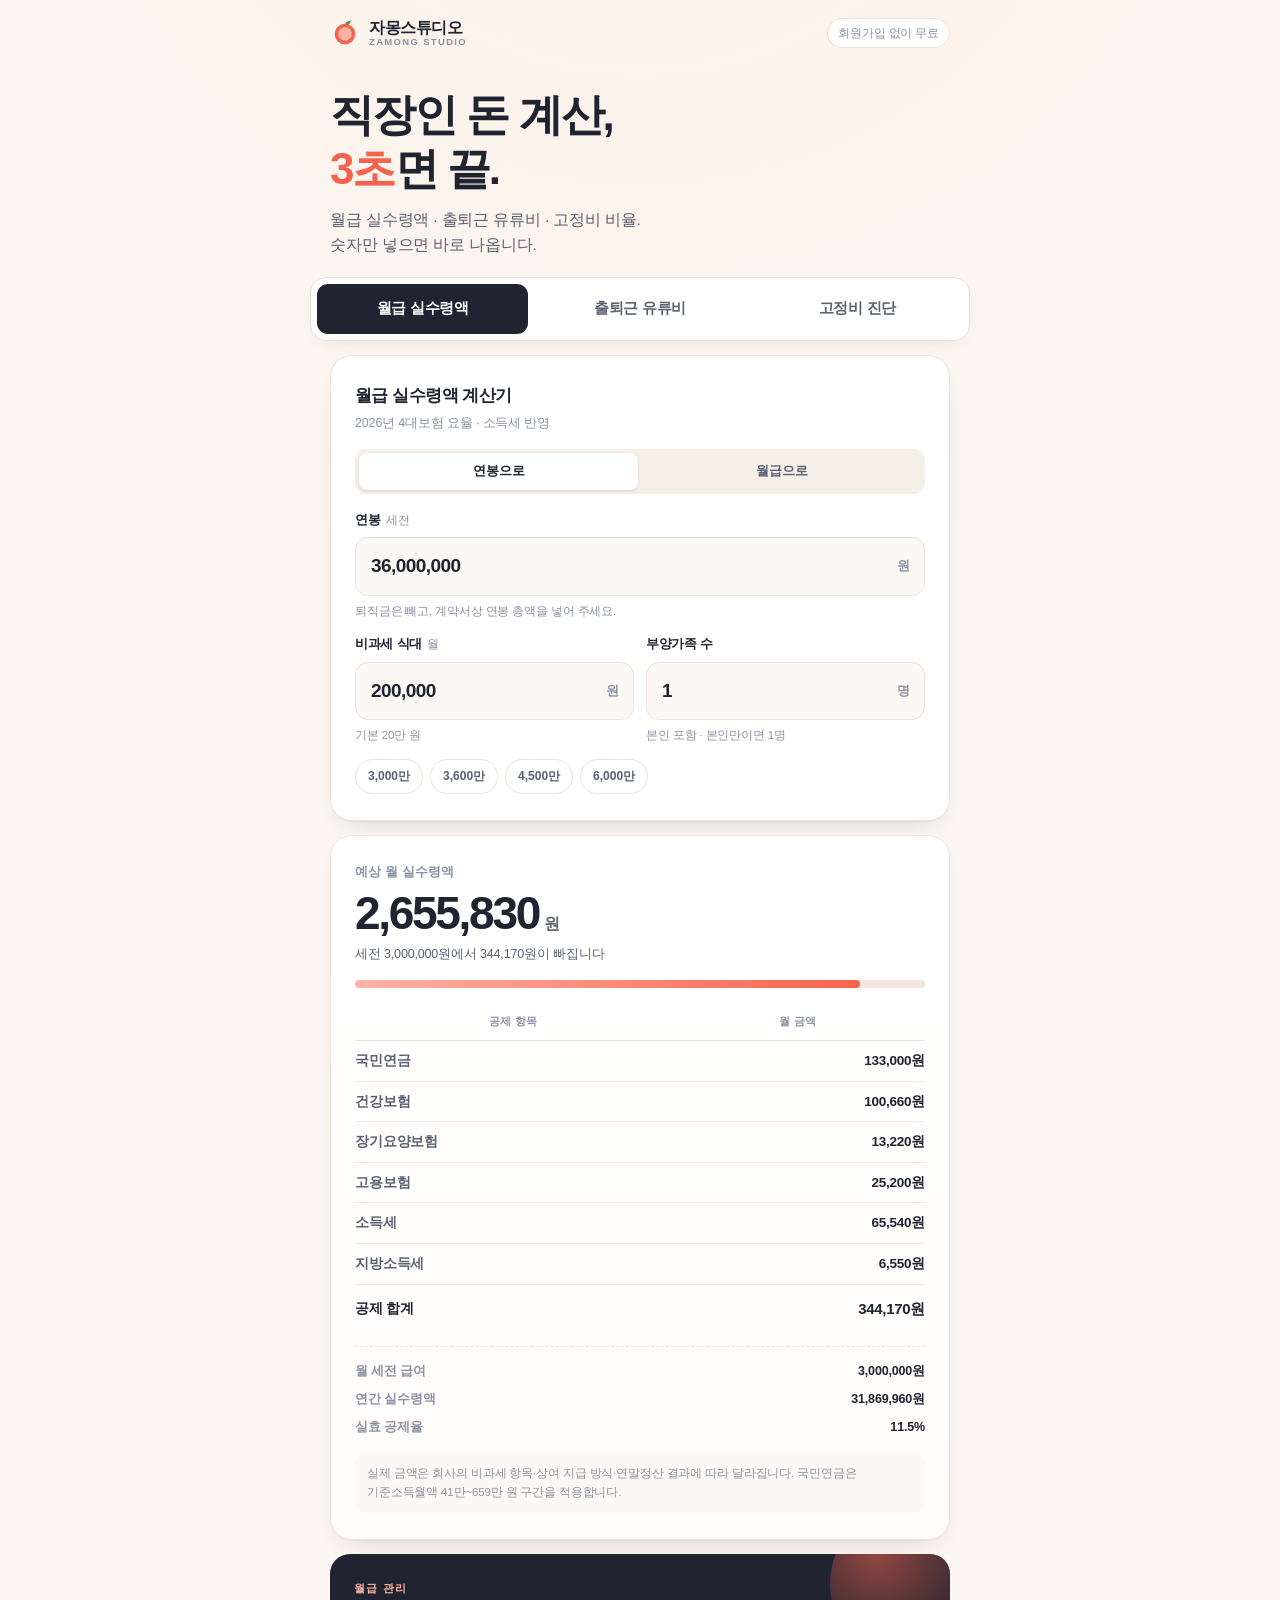
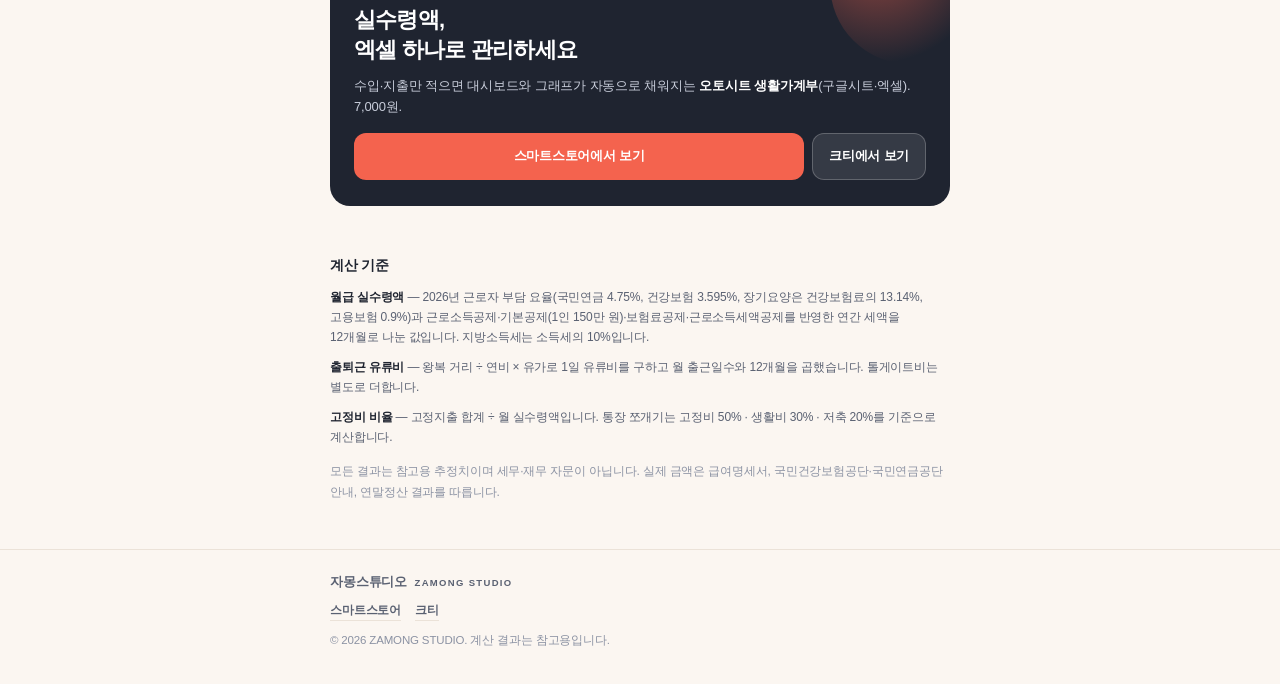
==== index.html @ d5d8040c "구조화 데이터(JSON-LD) 문법 수정" ====
<!doctype html>
<html lang="ko">
<head>
<meta charset="utf-8">
<meta name="viewport" content="width=device-width, initial-scale=1, viewport-fit=cover">
<title>직장인 계산기 3종 — 월급 실수령액·출퇴근 유류비·고정비 비율 | 자몽스튜디오</title>
<meta name="description" content="연봉이나 월급만 넣으면 2026년 4대보험과 소득세를 반영한 월 실수령액을, 왕복 거리와 유가만 넣으면 출퇴근 유류비를, 고정지출만 넣으면 고정비 비율과 통장 쪼개기 금액을 바로 계산합니다. 회원가입 없이 무료.">
<meta name="keywords" content="월급 실수령액 계산기,연봉 실수령액,2026 4대보험 요율,실수령액,출퇴근 유류비 계산기,기름값 계산,연비 유류비,고정비 비율,통장 쪼개기,직장인 계산기,자몽스튜디오">
<meta name="author" content="자몽스튜디오 ZAMONG STUDIO">
<meta name="robots" content="index, follow, max-image-preview:large">
<meta name="theme-color" content="#FBF6F1">
<link rel="canonical" href="https://qaswcomzxc497-oss.github.io/zamong-tools/">
<link rel="icon" href="assets/favicon.svg" type="image/svg+xml">
<link rel="apple-touch-icon" href="assets/favicon.svg">

<meta property="og:type" content="website">
<meta property="og:site_name" content="자몽스튜디오 계산기">
<meta property="og:locale" content="ko_KR">
<meta property="og:title" content="직장인 계산기 3종 — 월급 실수령액·출퇴근 유류비·고정비 비율">
<meta property="og:description" content="연봉·유가·고정지출만 넣으면 끝. 2026년 4대보험·소득세 반영 월 실수령액, 출퇴근 유류비, 고정비 비율과 통장 쪼개기까지 3초 계산.">
<meta property="og:url" content="https://qaswcomzxc497-oss.github.io/zamong-tools/">
<meta property="og:image" content="https://qaswcomzxc497-oss.github.io/zamong-tools/assets/og.png">
<meta property="og:image:width" content="1200">
<meta property="og:image:height" content="630">
<meta name="twitter:card" content="summary_large_image">
<meta name="twitter:title" content="직장인 계산기 3종 | 자몽스튜디오">
<meta name="twitter:description" content="월급 실수령액 · 출퇴근 유류비 · 고정비 비율을 한 페이지에서 3초 만에.">
<meta name="twitter:image" content="https://qaswcomzxc497-oss.github.io/zamong-tools/assets/og.png">

<!-- Google AdSense: 승인 후 아래 주석을 실제 스크립트로 바꾸고, <head>에 adsbygoogle.js 를 넣습니다.
<script async src="https://pagead2.googlesyndication.com/pagead/js/adsbygoogle.js?client=ca-pub-XXXXXXXXXXXXXXXX" crossorigin="anonymous"></script>
-->

<script type="application/ld+json">
{
  "@context": "https://schema.org",
  "@graph": [
    {
      "@type": "WebSite",
      "@id": "https://qaswcomzxc497-oss.github.io/zamong-tools/#website",
      "url": "https://qaswcomzxc497-oss.github.io/zamong-tools/",
      "name": "자몽스튜디오 직장인 계산기",
      "inLanguage": "ko-KR",
      "publisher": {
        "@type": "Organization",
        "name": "자몽스튜디오 ZAMONG STUDIO"
      }
    },
    {
      "@type": "ItemList",
      "name": "직장인 계산기 3종",
      "itemListElement": [
        {
          "@type": "ListItem",
          "position": 1,
          "item": {
            "@type": "WebApplication",
            "name": "월급 실수령액 계산기",
            "applicationCategory": "FinanceApplication",
            "operatingSystem": "Web",
            "url": "https://qaswcomzxc497-oss.github.io/zamong-tools/#salary",
            "offers": {
              "@type": "Offer",
              "price": "0",
              "priceCurrency": "KRW"
            }
          }
        },
        {
          "@type": "ListItem",
          "position": 2,
          "item": {
            "@type": "WebApplication",
            "name": "출퇴근 유류비 계산기",
            "applicationCategory": "FinanceApplication",
            "operatingSystem": "Web",
            "url": "https://qaswcomzxc497-oss.github.io/zamong-tools/#fuel",
            "offers": {
              "@type": "Offer",
              "price": "0",
              "priceCurrency": "KRW"
            }
          }
        },
        {
          "@type": "ListItem",
          "position": 3,
          "item": {
            "@type": "WebApplication",
            "name": "고정비 비율 · 통장 쪼개기 진단기",
            "applicationCategory": "FinanceApplication",
            "operatingSystem": "Web",
            "url": "https://qaswcomzxc497-oss.github.io/zamong-tools/#fixed",
            "offers": {
              "@type": "Offer",
              "price": "0",
              "priceCurrency": "KRW"
            }
          }
        }
      ]
    },
    {
      "@type": "FAQPage",
      "mainEntity": [
        {
          "@type": "Question",
          "name": "월급 실수령액은 어떤 기준으로 계산하나요?",
          "acceptedAnswer": {
            "@type": "Answer",
            "text": "2026년 근로자 부담 4대보험 요율(국민연금 4.75%, 건강보험 3.595%, 장기요양은 건강보험료의 13.14%, 고용보험 0.9%)과 소득세법의 근로소득공제·기본공제·근로소득세액공제를 반영한 연간 추정 세액을 12로 나눠 계산합니다. 실제 금액은 회사의 비과세 항목과 연말정산 결과에 따라 달라집니다."
          }
        },
        {
          "@type": "Question",
          "name": "출퇴근 유류비는 어떻게 계산하나요?",
          "acceptedAnswer": {
            "@type": "Answer",
            "text": "왕복 거리를 연비로 나눠 하루 사용 연료를 구하고 유가를 곱해 1일 유류비를 냅니다. 여기에 월 출근일수를 곱해 월 유류비를, 12개월을 곱해 연간 유류비를 계산하며 톨게이트비는 따로 더합니다."
          }
        },
        {
          "@type": "Question",
          "name": "고정비 비율 적정선은 몇 퍼센트인가요?",
          "acceptedAnswer": {
            "@type": "Answer",
            "text": "일반적으로 월 실수령액의 30~40%를 고정비 상한으로 봅니다. 30% 이하면 안정적, 40%를 넘으면 변동지출을 줄이거나 고정지출을 정리하는 것이 좋고, 50%를 넘으면 통장 쪼개기와 고정비 재협상을 먼저 하는 편이 안전합니다."
          }
        }
      ]
    }
  ]
}
</script>
<link rel="stylesheet" href="assets/style.css">
</head>
<body>
<a class="skip" href="#main">본문으로 바로 가기</a>

<header class="site-head">
  <div class="wrap head-in">
    <div class="brand">
      <svg class="mark" viewBox="0 0 32 32" aria-hidden="true"><circle cx="16" cy="17" r="11" fill="#F4634E"/><circle cx="16" cy="17" r="7.4" fill="#FFB3A5"/><path d="M16 6c1.6-2.4 4.2-3.2 6.2-3.1-.3 2-1.6 4-3.9 4.8" fill="#5E8C61"/><circle cx="16" cy="17" r="7.4" fill="none" stroke="#F4634E" stroke-width="1.2" stroke-dasharray="1.4 2.4" opacity=".7"/></svg>
      <span class="brand-txt"><b>자몽스튜디오</b><i>ZAMONG STUDIO</i></span>
    </div>
    <p class="head-note">회원가입 없이 무료</p>
  </div>
</header>

<main id="main">
  <section class="hero wrap">
    <h1>직장인 돈 계산,<br><em>3초</em>면 끝.</h1>
    <p class="lead">월급 실수령액 · 출퇴근 유류비 · 고정비 비율.<br>숫자만 넣으면 바로 나옵니다.</p>
  </section>

  <nav class="tabs wrap" role="tablist" aria-label="계산기 선택">
    <button class="tab is-on" role="tab" id="tab-salary" aria-controls="panel-salary" aria-selected="true" data-panel="salary"><span>월급 실수령액</span></button>
    <button class="tab" role="tab" id="tab-fuel" aria-controls="panel-fuel" aria-selected="false" data-panel="fuel"><span>출퇴근 유류비</span></button>
    <button class="tab" role="tab" id="tab-fixed" aria-controls="panel-fixed" aria-selected="false" data-panel="fixed"><span>고정비 진단</span></button>
  </nav>

  <!-- ① 월급 실수령액 -->
  <section class="panel wrap is-on" id="panel-salary" role="tabpanel" aria-labelledby="tab-salary" tabindex="0">
    <div class="card">
      <div class="card-head">
        <h2>월급 실수령액 계산기</h2>
        <p>2026년 4대보험 요율 · 소득세 반영</p>
      </div>

      <div class="seg" role="group" aria-label="입력 기준">
        <button class="seg-btn is-on" data-salary-mode="annual" type="button">연봉으로</button>
        <button class="seg-btn" data-salary-mode="monthly" type="button">월급으로</button>
      </div>

      <div class="field">
        <label for="s-income"><span id="s-income-label">연봉</span> <small>세전</small></label>
        <div class="input-wrap">
          <input id="s-income" inputmode="numeric" autocomplete="off" value="36,000,000" aria-describedby="s-income-hint">
          <span class="unit" id="s-income-unit">원</span>
        </div>
        <p class="hint" id="s-income-hint">퇴직금은 빼고, 계약서상 연봉 총액을 넣어 주세요.</p>
      </div>

      <div class="grid2">
        <div class="field">
          <label for="s-nontax">비과세 식대 <small>월</small></label>
          <div class="input-wrap">
            <input id="s-nontax" inputmode="numeric" autocomplete="off" value="200,000">
            <span class="unit">원</span>
          </div>
          <p class="hint">기본 20만 원</p>
        </div>
        <div class="field">
          <label for="s-family">부양가족 수</label>
          <div class="input-wrap">
            <input id="s-family" inputmode="numeric" autocomplete="off" value="1">
            <span class="unit">명</span>
          </div>
          <p class="hint">본인 포함 · 본인만이면 1명</p>
        </div>
      </div>

      <div class="quick" aria-label="연봉 빠른 선택">
        <button type="button" data-annual="30000000">3,000만</button>
        <button type="button" data-annual="36000000">3,600만</button>
        <button type="button" data-annual="45000000">4,500만</button>
        <button type="button" data-annual="60000000">6,000만</button>
      </div>
    </div>

    <div class="card result" id="r-salary">
      <p class="r-label">예상 월 실수령액</p>
      <p class="r-big"><span id="r-salary-net">—</span><span class="r-unit">원</span></p>
      <p class="r-sub" id="r-salary-sub">—</p>

      <div class="bar-row" aria-hidden="true">
        <div class="bar"><div class="bar-fill" id="r-salary-bar"></div></div>
      </div>

      <table class="tbl" id="r-salary-table">
        <caption class="sr-only">월 공제 내역</caption>
        <thead><tr><th scope="col">공제 항목</th><th scope="col">월 금액</th></tr></thead>
        <tbody>
          <tr><th scope="row">국민연금</th><td data-cell="pension">—</td></tr>
          <tr><th scope="row">건강보험</th><td data-cell="health">—</td></tr>
          <tr><th scope="row">장기요양보험</th><td data-cell="ltc">—</td></tr>
          <tr><th scope="row">고용보험</th><td data-cell="employ">—</td></tr>
          <tr><th scope="row">소득세</th><td data-cell="tax">—</td></tr>
          <tr><th scope="row">지방소득세</th><td data-cell="local">—</td></tr>
          <tr class="sum"><th scope="row">공제 합계</th><td data-cell="deduct">—</td></tr>
        </tbody>
      </table>

      <ul class="facts">
        <li><span>월 세전 급여</span><b data-fact="gross">—</b></li>
        <li><span>연간 실수령액</span><b data-fact="annualNet">—</b></li>
        <li><span>실효 공제율</span><b data-fact="rate">—</b></li>
      </ul>

      <p class="note">실제 금액은 회사의 비과세 항목·상여 지급 방식·연말정산 결과에 따라 달라집니다. 국민연금은 기준소득월액 41만~659만 원 구간을 적용합니다.</p>
    </div>

    <aside class="promo">
      <p class="promo-kicker">월급 관리</p>
      <h3>실수령액,<br>엑셀 하나로 관리하세요</h3>
      <p class="promo-body">수입·지출만 적으면 대시보드와 그래프가 자동으로 채워지는 <b>오토시트 생활가계부</b>(구글시트·엑셀). 7,000원.</p>
      <div class="promo-btns">
        <a class="btn primary" href="https://smartstore.naver.com/autosheet" target="_blank" rel="noopener">스마트스토어에서 보기</a>
        <a class="btn ghost" href="https://ctee.kr/place/autosheetlab" target="_blank" rel="noopener">크티에서 보기</a>
      </div>
    </aside>

    <div class="ad-slot" data-ad="salary"><!-- 애드센스 광고 영역 (승인 후 코드 삽입) --></div>
  </section>

  <!-- ② 출퇴근 유류비 -->
  <section class="panel wrap" id="panel-fuel" role="tabpanel" aria-labelledby="tab-fuel" tabindex="0" hidden>
    <div class="card">
      <div class="card-head">
        <h2>출퇴근 유류비 계산기</h2>
        <p>하루·한 달·1년 기름값이 한 번에</p>
      </div>

      <div class="grid2">
        <div class="field">
          <label for="f-distance">왕복 거리</label>
          <div class="input-wrap">
            <input id="f-distance" inputmode="decimal" autocomplete="off" value="40">
            <span class="unit">km</span>
          </div>
          <p class="hint">집↔회사 편도 × 2</p>
        </div>
        <div class="field">
          <label for="f-eff">차량 연비</label>
          <div class="input-wrap">
            <input id="f-eff" inputmode="decimal" autocomplete="off" value="12">
            <span class="unit">km/L</span>
          </div>
          <p class="hint">실주행 연비 기준</p>
        </div>
        <div class="field">
          <label for="f-price">유가</label>
          <div class="input-wrap">
            <input id="f-price" inputmode="numeric" autocomplete="off" value="1,650">
            <span class="unit">원/L</span>
          </div>
          <p class="hint">휘발유 기준</p>
        </div>
        <div class="field">
          <label for="f-days">월 출근일수</label>
          <div class="input-wrap">
            <input id="f-days" inputmode="numeric" autocomplete="off" value="22">
            <span class="unit">일</span>
          </div>
          <p class="hint">기본 22일</p>
        </div>
      </div>

      <div class="field">
        <label for="f-toll">월 톨게이트비 <small>선택</small></label>
        <div class="input-wrap">
          <input id="f-toll" inputmode="numeric" autocomplete="off" value="0">
          <span class="unit">원</span>
        </div>
        <p class="hint">하이패스 이용료가 있으면 넣어 주세요.</p>
      </div>
    </div>

    <div class="card result" id="r-fuel">
      <p class="r-label">월 출퇴근 유류비</p>
      <p class="r-big"><span id="r-fuel-month">—</span><span class="r-unit">원</span></p>
      <p class="r-sub" id="r-fuel-sub">—</p>

      <ul class="stat3">
        <li><span>1일</span><b id="r-fuel-day">—</b></li>
        <li><span>1년</span><b id="r-fuel-year">—</b></li>
        <li><span>1km당</span><b id="r-fuel-km">—</b></li>
      </ul>

      <table class="tbl" id="r-fuel-table">
        <caption class="sr-only">유류비 상세</caption>
        <tbody>
          <tr><th scope="row">월 유류비</th><td data-cell="monthlyFuel">—</td></tr>
          <tr><th scope="row">월 톨게이트비</th><td data-cell="toll">—</td></tr>
          <tr class="sum"><th scope="row">월 합계</th><td data-cell="monthlyTotal">—</td></tr>
          <tr><th scope="row">연간 합계</th><td data-cell="annualTotal">—</td></tr>
          <tr><th scope="row">월 주유량</th><td data-cell="liters">—</td></tr>
          <tr><th scope="row">월 주행거리</th><td data-cell="kmMonth">—</td></tr>
        </tbody>
      </table>

      <p class="note">공회전·에어컨·정체를 포함한 실제 소모는 계산보다 많습니다. 연비는 계기판 평균보다 10% 정도 낮게 잡으면 가깝습니다.</p>
    </div>

    <aside class="promo">
      <p class="promo-kicker">차량 관리</p>
      <h3>기름값·정비·보험까지<br>한 장에 정리</h3>
      <p class="promo-body">주유·세차·정비·보험을 적으면 월 지출과 연비가 자동 집계되는 <b>오토시트 차계부</b>(구글시트·엑셀). 7,000원.</p>
      <div class="promo-btns">
        <a class="btn primary" href="https://smartstore.naver.com/autosheet" target="_blank" rel="noopener">차계부 템플릿 보기</a>
        <a class="btn ghost" href="https://ctee.kr/place/autosheetlab" target="_blank" rel="noopener">크티에서 보기</a>
      </div>
    </aside>

    <div class="ad-slot" data-ad="fuel"><!-- 애드센스 광고 영역 (승인 후 코드 삽입) --></div>
  </section>

  <!-- ③ 고정비 진단 -->
  <section class="panel wrap" id="panel-fixed" role="tabpanel" aria-labelledby="tab-fixed" tabindex="0" hidden>
    <div class="card">
      <div class="card-head">
        <h2>고정비 비율 · 통장 쪼개기 진단기</h2>
        <p>새는 돈이 아니라, 새기 전에 잠기는 돈</p>
      </div>

      <div class="field">
        <label for="x-income">월 실수령액</label>
        <div class="input-wrap">
          <input id="x-income" inputmode="numeric" autocomplete="off" value="3,000,000">
          <span class="unit">원</span>
        </div>
        <p class="pull"><button class="linkbtn" type="button" id="x-pull">① 실수령액 가져오기</button></p>
      </div>

      <p class="group-label">월 고정지출</p>
      <div class="grid2 tight">
        <div class="field">
          <label for="x-rent">월세·관리비</label>
          <div class="input-wrap"><input id="x-rent" inputmode="numeric" autocomplete="off" value="600,000"><span class="unit">원</span></div>
        </div>
        <div class="field">
          <label for="x-tel">통신·인터넷</label>
          <div class="input-wrap"><input id="x-tel" inputmode="numeric" autocomplete="off" value="80,000"><span class="unit">원</span></div>
        </div>
        <div class="field">
          <label for="x-ins">보험료</label>
          <div class="input-wrap"><input id="x-ins" inputmode="numeric" autocomplete="off" value="100,000"><span class="unit">원</span></div>
        </div>
        <div class="field">
          <label for="x-sub">구독료</label>
          <div class="input-wrap"><input id="x-sub" inputmode="numeric" autocomplete="off" value="30,000"><span class="unit">원</span></div>
        </div>
        <div class="field">
          <label for="x-trans">교통·유류비</label>
          <div class="input-wrap"><input id="x-trans" inputmode="numeric" autocomplete="off" value="150,000"><span class="unit">원</span></div>
        </div>
        <div class="field">
          <label for="x-etc">기타 고정</label>
          <div class="input-wrap"><input id="x-etc" inputmode="numeric" autocomplete="off" value="50,000"><span class="unit">원</span></div>
        </div>
      </div>
      <p class="hint">대출 상환·보험·구독처럼 매달 같은 금액이 빠지는 것만 넣으세요.</p>
    </div>

    <div class="card result" id="r-fixed">
      <p class="r-label">고정비 비중</p>
      <p class="r-big"><span id="r-fixed-ratio">—</span><span class="r-unit">%</span></p>
      <p class="r-badge" id="r-fixed-badge">—</p>
      <p class="r-sub" id="r-fixed-sub">—</p>

      <div class="scale" aria-hidden="true">
        <div class="scale-track"><div class="scale-fill" id="r-fixed-scale"></div>
          <span class="scale-mark" style="left:30%"></span><span class="scale-mark" style="left:40%"></span>
        </div>
        <div class="scale-labels"><span class="l0">0%</span><span class="l35">30~40% 적정</span><span class="l60">60%+</span></div>
      </div>

      <table class="tbl" id="r-fixed-table">
        <caption class="sr-only">통장 쪼개기 추천</caption>
        <thead><tr><th scope="col">통장</th><th scope="col">월 금액</th></tr></thead>
        <tbody>
          <tr><th scope="row">고정비 통장</th><td data-cell="acctFixed">—</td></tr>
          <tr><th scope="row">생활비 통장</th><td data-cell="acctLiving">—</td></tr>
          <tr class="sum"><th scope="row">저축·비상금 통장</th><td data-cell="acctSave">—</td></tr>
        </tbody>
      </table>

      <ul class="facts">
        <li><span>고정지출 합계</span><b data-fact="fixedTotal">—</b></li>
        <li><span>남는 금액</span><b data-fact="left">—</b></li>
        <li><span>비상금 3개월 목표</span><b data-fact="emergency">—</b></li>
      </ul>

      <p class="note">권장 비율은 고정비 50% · 생활비 30% · 저축 20%를 기본으로 잡았습니다. 고정비가 40%를 넘으면 생활비 비중을 낮춰 계산합니다.</p>
    </div>

    <aside class="promo">
      <p class="promo-kicker">고정비 관리</p>
      <h3>새는 돈부터 막고<br>남는 돈을 굴리기</h3>
      <p class="promo-body">고정지출·구독·카드값을 항목별로 자동 집계하는 <b>오토시트 생활가계부</b>와, 차량 지출까지 잡는 <b>차계부</b>. 각 7,000원.</p>
      <div class="promo-btns">
        <a class="btn primary" href="https://smartstore.naver.com/autosheet" target="_blank" rel="noopener">가계부 템플릿 보기</a>
        <a class="btn ghost" href="https://ctee.kr/place/autosheetlab" target="_blank" rel="noopener">크티에서 보기</a>
      </div>
    </aside>

    <div class="ad-slot" data-ad="fixed"><!-- 애드센스 광고 영역 (승인 후 코드 삽입) --></div>
  </section>

  <section class="wrap about">
    <h2>계산 기준</h2>
    <p><b>월급 실수령액</b> — 2026년 근로자 부담 요율(국민연금 4.75%, 건강보험 3.595%, 장기요양은 건강보험료의 13.14%, 고용보험 0.9%)과 근로소득공제·기본공제(1인 150만 원)·보험료공제·근로소득세액공제를 반영한 연간 세액을 12개월로 나눈 값입니다. 지방소득세는 소득세의 10%입니다.</p>
    <p><b>출퇴근 유류비</b> — 왕복 거리 ÷ 연비 × 유가로 1일 유류비를 구하고 월 출근일수와 12개월을 곱했습니다. 톨게이트비는 별도로 더합니다.</p>
    <p><b>고정비 비율</b> — 고정지출 합계 ÷ 월 실수령액입니다. 통장 쪼개기는 고정비 50% · 생활비 30% · 저축 20%를 기준으로 계산합니다.</p>
    <p class="disclaimer">모든 결과는 참고용 추정치이며 세무·재무 자문이 아닙니다. 실제 금액은 급여명세서, 국민건강보험공단·국민연금공단 안내, 연말정산 결과를 따릅니다.</p>
  </section>
</main>

<footer class="site-foot">
  <div class="wrap">
    <p class="foot-brand">자몽스튜디오 <span>ZAMONG STUDIO</span></p>
    <p class="foot-links">
      <a href="https://smartstore.naver.com/autosheet" target="_blank" rel="noopener">스마트스토어</a>
      <a href="https://ctee.kr/place/autosheetlab" target="_blank" rel="noopener">크티</a>
    </p>
    <p class="copy">© 2026 ZAMONG STUDIO. 계산 결과는 참고용입니다.</p>
  </div>
</footer>

<script src="assets/app.js" defer></script>
</body>
</html>
---- assets/style.css ----
/* 자몽스튜디오 계산기 3종 — assets/style.css */
:root{
  --bg:#FBF6F1;
  --paper:#FFFFFF;
  --ink:#1F2430;
  --ink-2:#5A6172;
  --ink-3:#8B92A3;
  --line:#EBE2D8;
  --line-2:#F3EBE2;
  --coral:#F4634E;
  --coral-d:#D94A36;
  --coral-soft:#FFF0EC;
  --peach:#FFB3A5;
  --sage:#5E8C61;
  --sage-soft:#EEF5EE;
  --amber:#C9861A;
  --amber-soft:#FFF6E4;
  --radius:20px;
  --shadow:0 1px 2px rgba(31,36,48,.04), 0 12px 28px -18px rgba(31,36,48,.28);
  --font:-apple-system,BlinkMacSystemFont,"Apple SD Gothic Neo","Malgun Gothic","Noto Sans KR","Helvetica Neue",Arial,sans-serif;
}

*,*::before,*::after{box-sizing:border-box}
html{-webkit-text-size-adjust:100%}
body{
  margin:0;font-family:var(--font);background:var(--bg);color:var(--ink);
  font-size:16px;line-height:1.6;letter-spacing:-0.01em;
  -webkit-font-smoothing:antialiased;
  word-break:keep-all;overflow-wrap:break-word;
  background-image:radial-gradient(120% 60% at 50% -10%, #FFF1EA 0%, rgba(255,241,234,0) 60%);
  background-repeat:no-repeat;
}
img,svg{max-width:100%}
.wrap{width:100%;max-width:660px;margin:0 auto;padding:0 20px}
.sr-only{position:absolute;width:1px;height:1px;padding:0;margin:-1px;overflow:hidden;clip:rect(0,0,0,0);white-space:nowrap;border:0}
.skip{position:absolute;left:-9999px}
.skip:focus{left:12px;top:12px;z-index:99;background:#fff;padding:8px 14px;border-radius:10px}
a{color:inherit}

/* header */
.site-head{padding:18px 0 4px}
.head-in{display:flex;align-items:center;justify-content:space-between;gap:12px}
.brand{display:flex;align-items:center;gap:9px}
.mark{width:30px;height:30px;flex:0 0 auto}
.brand-txt{display:flex;flex-direction:column;line-height:1.15}
.brand-txt b{font-size:16px;font-weight:800;letter-spacing:-0.03em}
.brand-txt i{font-style:normal;font-size:9.5px;letter-spacing:.14em;color:var(--ink-3);font-weight:600}
.head-note{margin:0;font-size:11.5px;color:var(--ink-3);border:1px solid var(--line);padding:5px 10px;border-radius:999px;background:#fff}

/* hero */
.hero{padding-top:26px;padding-bottom:20px}
.hero h1{
  margin:0;font-size:34px;line-height:1.22;font-weight:800;letter-spacing:-0.045em;
}
.hero h1 em{font-style:normal;color:var(--coral);position:relative}
.lead{margin:12px 0 0;color:var(--ink-2);font-size:14.5px}

/* tabs */
.tabs{display:grid;grid-template-columns:repeat(3,minmax(0,1fr));gap:6px;background:#fff;border:1px solid var(--line);border-radius:16px;padding:6px;position:sticky;top:8px;z-index:20;box-shadow:0 6px 20px -18px rgba(31,36,48,.5)}
.tab{
  appearance:none;border:0;background:transparent;color:var(--ink-2);
  font:inherit;font-size:13px;font-weight:700;letter-spacing:-0.02em;
  padding:12px 4px;border-radius:11px;cursor:pointer;display:flex;align-items:center;justify-content:center;
  transition:background .16s ease,color .16s ease;white-space:nowrap;
}
.tab.is-on{background:var(--ink);color:#fff}
.tab:active{transform:scale(.985)}

/* cards */
.panel{padding-top:14px;padding-bottom:8px;animation:fade .22s ease}
.panel[hidden]{display:none}
@keyframes fade{from{opacity:0;transform:translateY(4px)}to{opacity:1;transform:none}}
.card{background:var(--paper);border:1px solid var(--line);border-radius:var(--radius);padding:20px 18px;box-shadow:var(--shadow);margin-bottom:14px}
.card-head{margin-bottom:16px}
.card-head h2{margin:0;font-size:17px;font-weight:800;letter-spacing:-0.03em}
.card-head p{margin:4px 0 0;font-size:12.5px;color:var(--ink-3)}

/* segmented */
.seg{display:flex;gap:4px;background:#F6EFE7;border-radius:11px;padding:4px;margin-bottom:16px}
.seg-btn{flex:1;appearance:none;border:0;background:transparent;font:inherit;font-size:13px;font-weight:700;color:var(--ink-2);padding:8px;border-radius:8px;cursor:pointer}
.seg-btn.is-on{background:#fff;color:var(--ink);box-shadow:0 1px 3px rgba(31,36,48,.12)}

/* fields */
.field{margin-bottom:14px}
.field label{display:block;font-size:13px;font-weight:700;color:var(--ink);margin-bottom:7px;letter-spacing:-0.02em}
.field label small{font-weight:500;color:var(--ink-3);font-size:11.5px;margin-left:2px}
.input-wrap{position:relative;display:flex;align-items:center;min-width:0;background:#FCF8F4;border:1.5px solid var(--line);border-radius:13px;transition:border-color .16s,background .16s}
.input-wrap:focus-within{border-color:var(--coral);background:#fff;box-shadow:0 0 0 3px rgba(244,99,78,.12)}
.input-wrap input{
  flex:1;min-width:0;appearance:none;border:0;background:transparent;outline:0;
  font:inherit;font-size:19px;font-weight:800;letter-spacing:-0.03em;color:var(--ink);
  padding:13px 4px 13px 15px;text-align:left;
}
.input-wrap input::-webkit-outer-spin-button,.input-wrap input::-webkit-inner-spin-button{-webkit-appearance:none;margin:0}
.unit{flex:0 0 auto;padding-right:14px;font-size:13px;font-weight:700;color:var(--ink-3)}
.hint{margin:6px 0 0;font-size:11.5px;color:var(--ink-3)}
.grid2{display:grid;grid-template-columns:repeat(2,minmax(0,1fr));gap:12px}
.grid2 > *{min-width:0}
.grid2.tight{gap:10px 12px}
.grid2 .field{margin-bottom:0}
.grid2{margin-bottom:14px}
.group-label{margin:18px 0 12px;font-size:12.5px;font-weight:800;color:var(--ink-3);letter-spacing:.02em}

/* quick chips */
.quick{display:flex;gap:7px;flex-wrap:wrap}
.quick button{
  appearance:none;border:1px solid var(--line);background:#fff;color:var(--ink-2);
  font:inherit;font-size:12px;font-weight:700;padding:7px 12px;border-radius:999px;cursor:pointer;
}
.quick button:hover{border-color:var(--peach);color:var(--coral-d)}
.linkbtn{appearance:none;border:1px solid var(--line);background:#fff;padding:6px 12px;border-radius:999px;
  font:inherit;font-size:11.5px;font-weight:700;color:var(--coral-d);cursor:pointer;
  transition:border-color .15s,background .15s;}
.linkbtn:hover{border-color:var(--peach);background:var(--coral-soft)}
.pull{margin:9px 0 0}

/* result */
.result{background:linear-gradient(180deg,#FFFFFF 0%,#FFFCFA 100%);border-color:#F0E4DA}
.r-label{margin:0;font-size:12.5px;font-weight:700;color:var(--ink-3);letter-spacing:.01em}
.r-big{margin:6px 0 2px;font-size:38px;font-weight:800;letter-spacing:-0.05em;line-height:1.1;color:var(--ink);font-variant-numeric:tabular-nums}
.r-big .r-unit{font-size:16px;font-weight:700;color:var(--ink-2);margin-left:5px;letter-spacing:0}
.r-sub{margin:6px 0 0;font-size:12.5px;color:var(--ink-2)}
.r-badge{display:inline-block;margin:8px 0 0;font-size:12px;font-weight:800;padding:5px 11px;border-radius:999px;background:var(--sage-soft);color:var(--sage)}
.r-badge.warn{background:var(--amber-soft);color:var(--amber)}
.r-badge.danger{background:var(--coral-soft);color:var(--coral-d)}

.bar-row{margin:16px 0 4px}
.bar{height:8px;border-radius:999px;background:#F1E9E1;overflow:hidden}
.bar-fill{height:100%;width:0;border-radius:999px;background:linear-gradient(90deg,var(--peach),var(--coral));transition:width .3s ease}

.stat3{list-style:none;display:grid;grid-template-columns:repeat(3,minmax(0,1fr));gap:8px;margin:16px 0 0;padding:0}
.stat3 li{background:#FCF8F4;border:1px solid var(--line-2);border-radius:13px;padding:10px 8px;text-align:center}
.stat3 span{display:block;font-size:11px;color:var(--ink-3);font-weight:700;margin-bottom:3px}
.stat3 b{font-size:14.5px;font-weight:800;letter-spacing:-0.03em;font-variant-numeric:tabular-nums}

.tbl{width:100%;border-collapse:collapse;margin-top:16px;font-size:13.5px}
.tbl caption{text-align:left}
.tbl th,.tbl td{padding:9px 0;border-bottom:1px solid var(--line-2)}
.tbl thead th{font-size:11px;color:var(--ink-3);font-weight:700;letter-spacing:.02em;border-bottom:1px solid var(--line)}
.tbl tbody th{font-weight:600;color:var(--ink-2);text-align:left}
.tbl td{text-align:right;font-weight:700;font-variant-numeric:tabular-nums;letter-spacing:-0.02em}
.tbl tr.sum th,.tbl tr.sum td{border-bottom:0;color:var(--ink);font-weight:800;padding-top:12px}
.tbl tr.sum td{font-size:15px}
.tbl tr.sum th{font-weight:800;color:var(--ink)}

.facts{list-style:none;margin:16px 0 0;padding:14px 0 0;border-top:1px dashed var(--line);display:grid;gap:8px}
.facts li{display:flex;justify-content:space-between;gap:12px;font-size:12.5px}
.facts span{color:var(--ink-3);font-weight:600}
.facts b{font-weight:800;font-variant-numeric:tabular-nums}
.note{margin:16px 0 0;font-size:11.5px;line-height:1.65;color:var(--ink-3);background:#FCF8F4;border-radius:11px;padding:11px 12px}

/* scale */
.scale{margin:18px 0 4px}
.scale-track{position:relative;height:9px;border-radius:999px;background:linear-gradient(90deg,#EEF5EE 0%,#EEF5EE 30%,#FFF6E4 30%,#FFF6E4 40%,#FFF0EC 40%,#FFE0DA 60%,#FFC9C0 100%)}
.scale-fill{position:absolute;left:0;top:0;bottom:0;width:0;border-radius:999px;background:var(--ink);opacity:.22;transition:width .3s ease}
.scale-mark{position:absolute;top:-3px;bottom:-3px;width:2px;background:#fff;box-shadow:0 0 0 1px rgba(31,36,48,.14);border-radius:2px}
.scale-labels{position:relative;height:15px;margin-top:6px;font-size:10.5px;color:var(--ink-3);font-weight:600}
.scale-labels span{position:absolute;top:0;white-space:nowrap}
.scale-labels .l0{left:0}
.scale-labels .l35{left:35%;transform:translateX(-50%)}
.scale-labels .l60{right:0}

/* promo */
.promo{background:var(--ink);color:#fff;border-radius:var(--radius);padding:22px 20px;margin-bottom:14px;position:relative;overflow:hidden}
.promo::after{content:"";position:absolute;right:-40px;top:-50px;width:160px;height:160px;border-radius:50%;background:radial-gradient(circle at 30% 30%,rgba(244,99,78,.55),rgba(244,99,78,0) 70%)}
.promo-kicker{margin:0 0 8px;font-size:11px;font-weight:800;letter-spacing:.12em;color:var(--peach)}
.promo h3{margin:0;font-size:19px;line-height:1.35;font-weight:800;letter-spacing:-0.035em;position:relative}
.promo-body{margin:10px 0 0;font-size:13px;line-height:1.65;color:#C9CEDB;position:relative}
.promo-body b{color:#fff}
.promo-btns{display:flex;gap:8px;margin-top:16px;flex-wrap:wrap;position:relative}
.btn{
  display:inline-flex;align-items:center;justify-content:center;
  padding:12px 16px;border-radius:12px;font-size:13px;font-weight:800;
  text-decoration:none;letter-spacing:-0.02em;transition:transform .12s ease,opacity .12s;
}
.btn:active{transform:scale(.98)}
.btn.primary{background:var(--coral);color:#fff;flex:1 1 auto}
.btn.ghost{background:rgba(255,255,255,.1);color:#fff;border:1px solid rgba(255,255,255,.22);flex:0 0 auto}

/* ad */
.ad-slot{margin:18px 0 4px;min-height:0}
.ad-slot:empty{display:none}

/* about */
.about{padding:26px 20px 18px;color:var(--ink-2)}
.about h2{font-size:14px;margin:0 0 10px;color:var(--ink);letter-spacing:-0.02em}
.about p{margin:0 0 9px;font-size:12px;line-height:1.7}
.about b{color:var(--ink)}
.disclaimer{color:var(--ink-3);margin-top:14px !important}

/* footer */
.site-foot{border-top:1px solid var(--line);margin-top:20px;padding:22px 0 34px;color:var(--ink-3);font-size:11.5px}
.foot-brand{margin:0 0 8px;font-weight:800;color:var(--ink-2);font-size:13px}
.foot-brand span{font-weight:600;font-size:9.5px;letter-spacing:.14em;margin-left:4px}
.foot-links{display:flex;gap:14px;margin:0 0 10px}
.foot-links a{text-decoration:none;font-weight:700;color:var(--ink-2);border-bottom:1px solid var(--line);padding-bottom:1px}
.copy{margin:0}

/* pc */
@media (min-width:640px){
  .hero{padding-top:36px}
  .hero h1{font-size:44px}
  .lead{font-size:15.5px}
  .card{padding:26px 24px;border-radius:22px}
  .r-big{font-size:46px}
  .tab{font-size:14.5px;padding:13px 6px}
  .promo{padding:26px 24px}
  .promo h3{font-size:22px}
}
@media (prefers-reduced-motion:reduce){
  *{animation:none !important;transition:none !important}
}
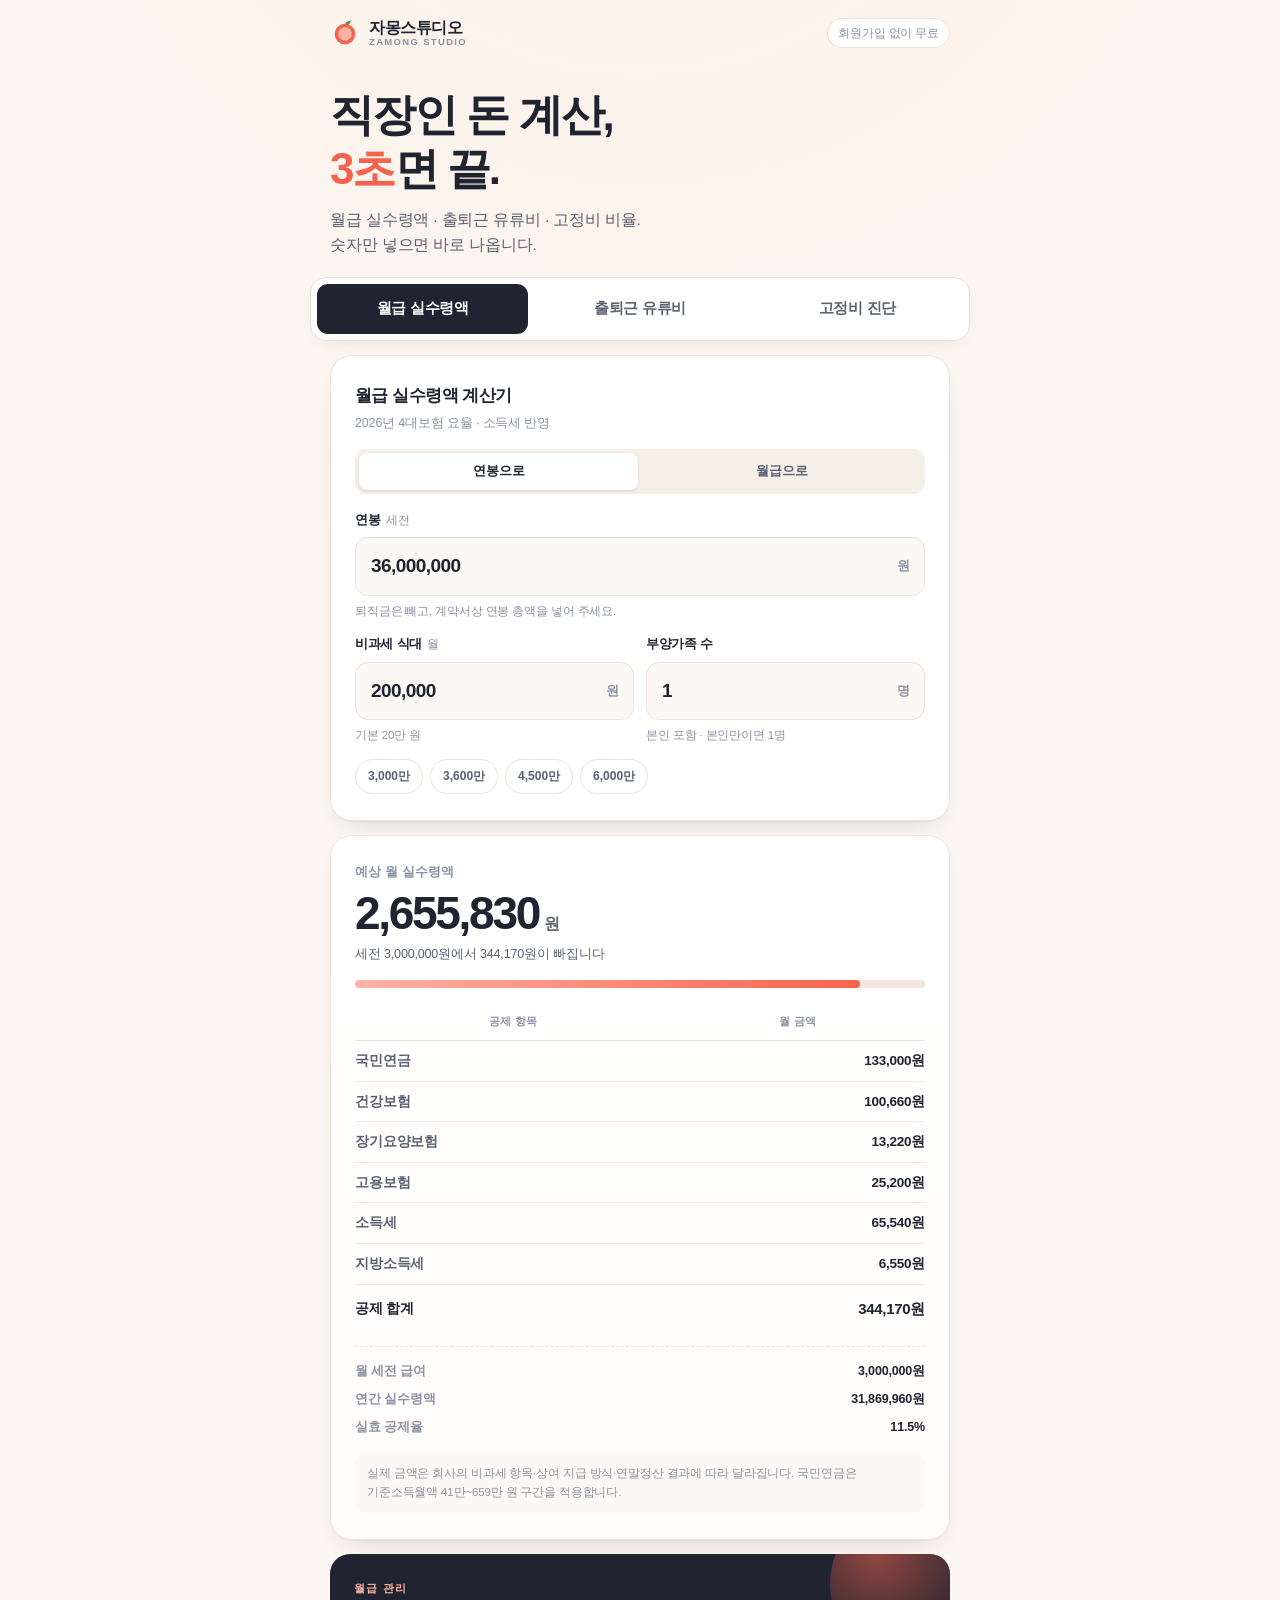
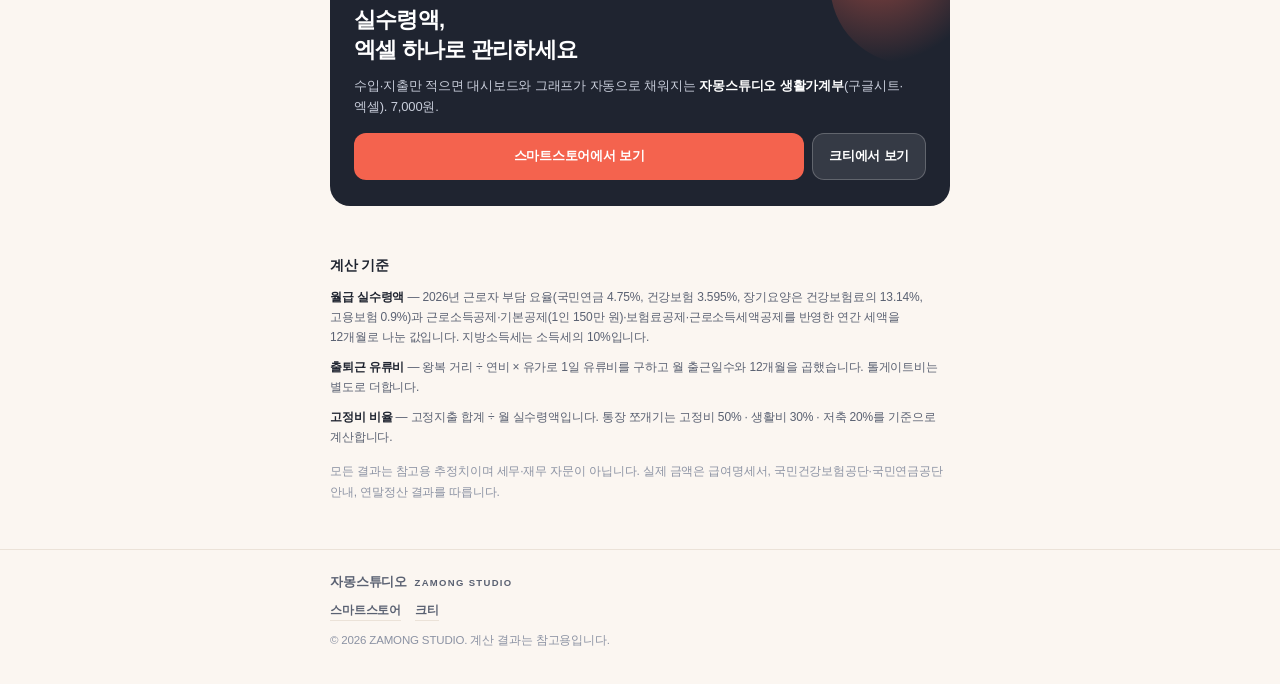
==== commit 0c0ea436: "스토어 브랜드명(자몽스튜디오)에 맞춰 추천 문구 수정" ====
--- a/index.html
+++ b/index.html
@@ -243,7 +243,7 @@
     <aside class="promo">
       <p class="promo-kicker">월급 관리</p>
       <h3>실수령액,<br>엑셀 하나로 관리하세요</h3>
-      <p class="promo-body">수입·지출만 적으면 대시보드와 그래프가 자동으로 채워지는 <b>오토시트 생활가계부</b>(구글시트·엑셀). 7,000원.</p>
+      <p class="promo-body">수입·지출만 적으면 대시보드와 그래프가 자동으로 채워지는 <b>자몽스튜디오 생활가계부</b>(구글시트·엑셀). 7,000원.</p>
       <div class="promo-btns">
         <a class="btn primary" href="https://smartstore.naver.com/autosheet" target="_blank" rel="noopener">스마트스토어에서 보기</a>
         <a class="btn ghost" href="https://ctee.kr/place/autosheetlab" target="_blank" rel="noopener">크티에서 보기</a>
@@ -335,7 +335,7 @@
     <aside class="promo">
       <p class="promo-kicker">차량 관리</p>
       <h3>기름값·정비·보험까지<br>한 장에 정리</h3>
-      <p class="promo-body">주유·세차·정비·보험을 적으면 월 지출과 연비가 자동 집계되는 <b>오토시트 차계부</b>(구글시트·엑셀). 7,000원.</p>
+      <p class="promo-body">주유·세차·정비·보험을 적으면 월 지출과 연비가 자동 집계되는 <b>자몽스튜디오 차계부</b>(구글시트·엑셀). 7,000원.</p>
       <div class="promo-btns">
         <a class="btn primary" href="https://smartstore.naver.com/autosheet" target="_blank" rel="noopener">차계부 템플릿 보기</a>
         <a class="btn ghost" href="https://ctee.kr/place/autosheetlab" target="_blank" rel="noopener">크티에서 보기</a>
@@ -427,7 +427,7 @@
     <aside class="promo">
       <p class="promo-kicker">고정비 관리</p>
       <h3>새는 돈부터 막고<br>남는 돈을 굴리기</h3>
-      <p class="promo-body">고정지출·구독·카드값을 항목별로 자동 집계하는 <b>오토시트 생활가계부</b>와, 차량 지출까지 잡는 <b>차계부</b>. 각 7,000원.</p>
+      <p class="promo-body">고정지출·카드값을 항목별로 자동 집계하는 <b>생활가계부</b>, 통장 쪼개기까지 자동으로 잡는 <b>노션 월급·가계부 트래커</b>. 각 7,000원.</p>
       <div class="promo-btns">
         <a class="btn primary" href="https://smartstore.naver.com/autosheet" target="_blank" rel="noopener">가계부 템플릿 보기</a>
         <a class="btn ghost" href="https://ctee.kr/place/autosheetlab" target="_blank" rel="noopener">크티에서 보기</a>
--- a/assets/style.css
+++ b/assets/style.css
@@ -131,7 +131,7 @@
 .stat3{list-style:none;display:grid;grid-template-columns:repeat(3,minmax(0,1fr));gap:8px;margin:16px 0 0;padding:0}
 .stat3 li{background:#FCF8F4;border:1px solid var(--line-2);border-radius:13px;padding:10px 8px;text-align:center}
 .stat3 span{display:block;font-size:11px;color:var(--ink-3);font-weight:700;margin-bottom:3px}
-.stat3 b{font-size:14.5px;font-weight:800;letter-spacing:-0.03em;font-variant-numeric:tabular-nums}
+.stat3 b{font-size:13.5px;font-weight:800;letter-spacing:-0.03em;font-variant-numeric:tabular-nums;white-space:nowrap;display:block;overflow:hidden;text-overflow:ellipsis}
 
 .tbl{width:100%;border-collapse:collapse;margin-top:16px;font-size:13.5px}
 .tbl caption{text-align:left}
@@ -207,6 +207,11 @@
   .promo{padding:26px 24px}
   .promo h3{font-size:22px}
 }
+@media (max-width:359px){
+  .stat3 b{font-size:12.5px}
+  .stat3 span{font-size:10.5px}
+  .r-big{font-size:32px}
+}
 @media (prefers-reduced-motion:reduce){
   *{animation:none !important;transition:none !important}
 }
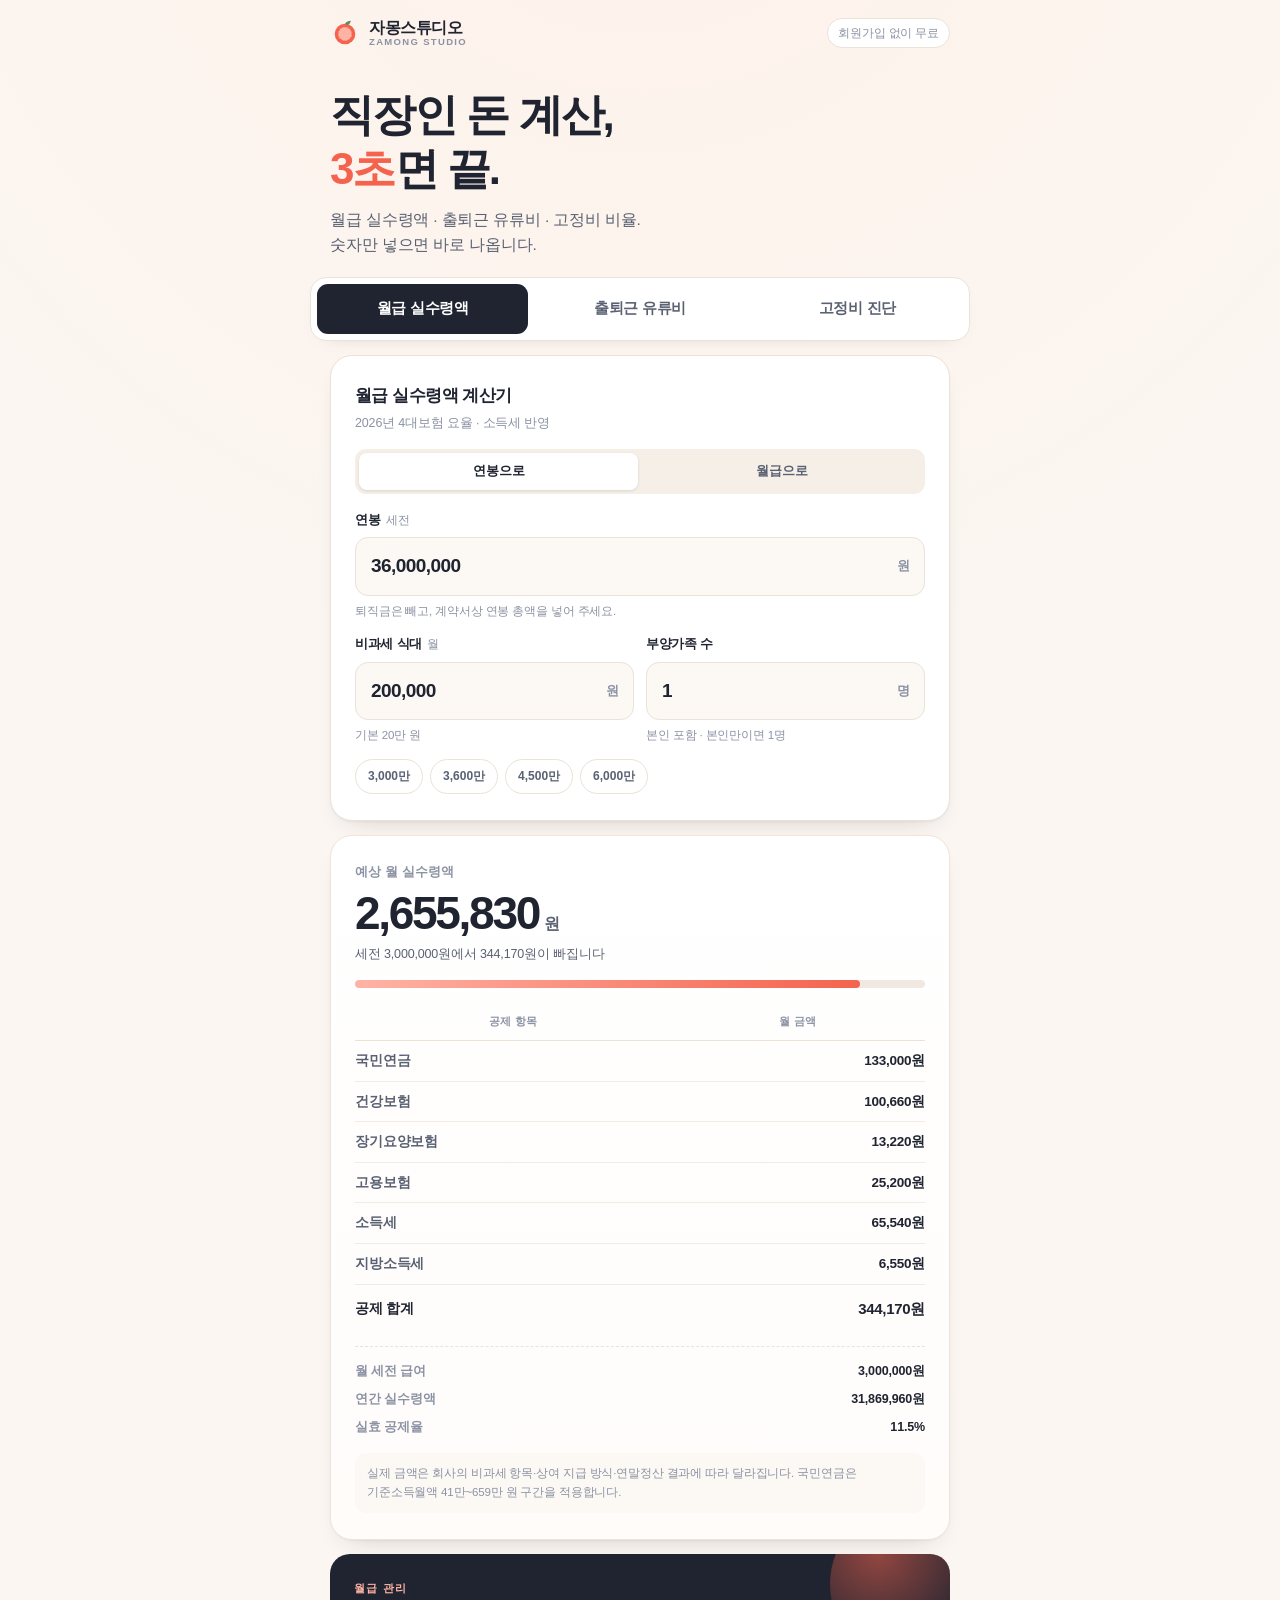
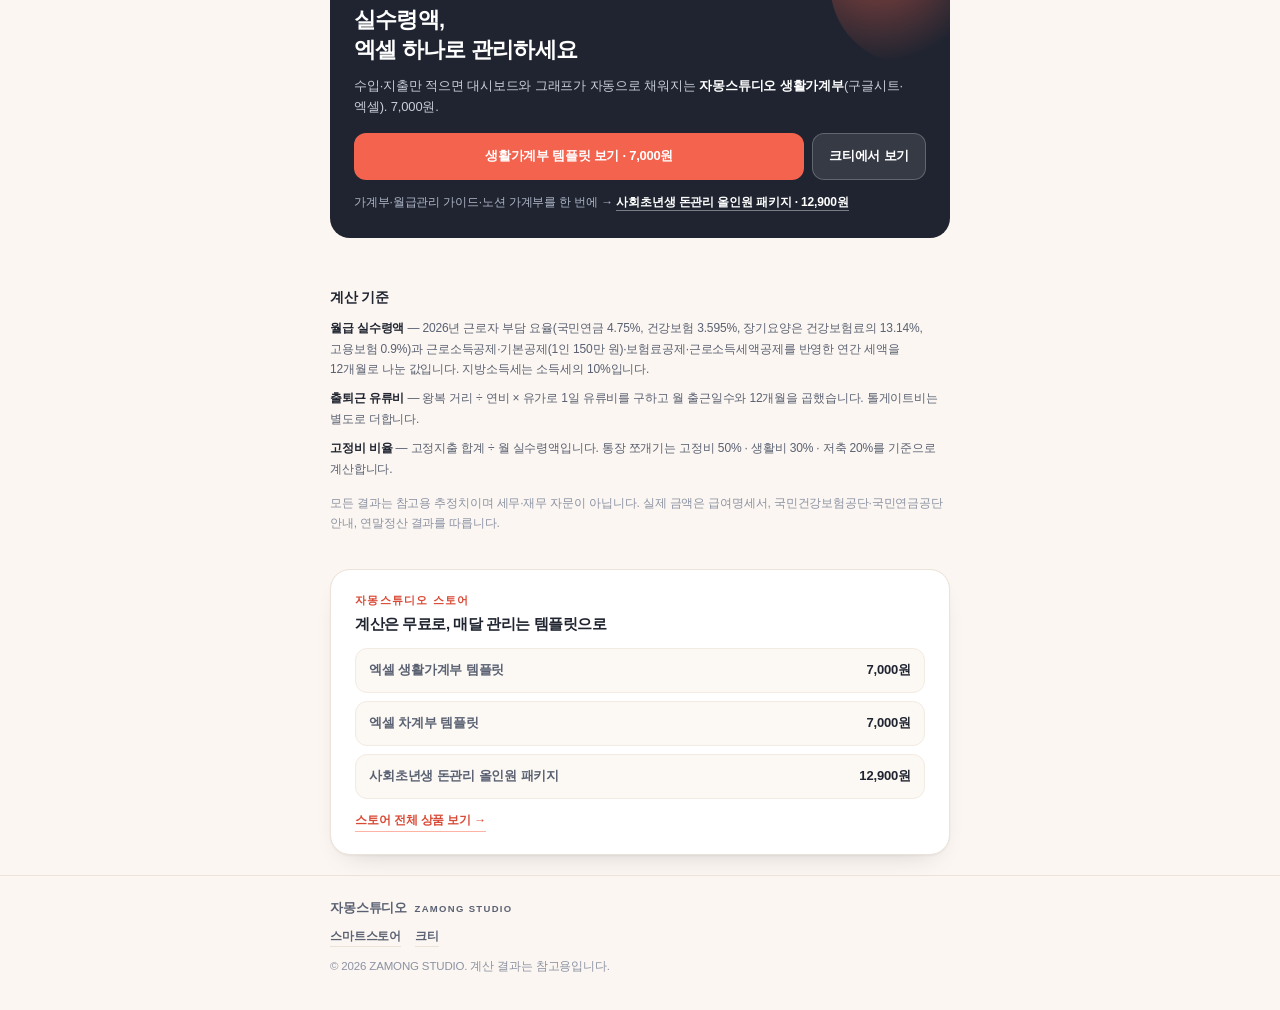
==== commit 6a8a0f80: "계산기별 스마트스토어 상품 링크 연결(생활가계부·차계부·올인원 패키지)과 하단 스토어 블록 추가" ====
--- a/index.html
+++ b/index.html
@@ -245,9 +245,10 @@
       <h3>실수령액,<br>엑셀 하나로 관리하세요</h3>
       <p class="promo-body">수입·지출만 적으면 대시보드와 그래프가 자동으로 채워지는 <b>자몽스튜디오 생활가계부</b>(구글시트·엑셀). 7,000원.</p>
       <div class="promo-btns">
-        <a class="btn primary" href="https://smartstore.naver.com/autosheet" target="_blank" rel="noopener">스마트스토어에서 보기</a>
-        <a class="btn ghost" href="https://ctee.kr/place/autosheetlab" target="_blank" rel="noopener">크티에서 보기</a>
-      </div>
+        <a class="btn primary" href="https://smartstore.naver.com/autosheet/products/13894469921" target="_blank" rel="noopener noreferrer">생활가계부 템플릿 보기 · 7,000원</a>
+        <a class="btn ghost" href="https://ctee.kr/place/autosheetlab" target="_blank" rel="noopener noreferrer">크티에서 보기</a>
+      </div>
+      <p class="promo-alt">가계부·월급관리 가이드·노션 가계부를 한 번에 → <a href="https://smartstore.naver.com/autosheet/products/13899672985" target="_blank" rel="noopener noreferrer">사회초년생 돈관리 올인원 패키지 · 12,900원</a></p>
     </aside>
 
     <div class="ad-slot" data-ad="salary"><!-- 애드센스 광고 영역 (승인 후 코드 삽입) --></div>
@@ -337,8 +338,8 @@
       <h3>기름값·정비·보험까지<br>한 장에 정리</h3>
       <p class="promo-body">주유·세차·정비·보험을 적으면 월 지출과 연비가 자동 집계되는 <b>자몽스튜디오 차계부</b>(구글시트·엑셀). 7,000원.</p>
       <div class="promo-btns">
-        <a class="btn primary" href="https://smartstore.naver.com/autosheet" target="_blank" rel="noopener">차계부 템플릿 보기</a>
-        <a class="btn ghost" href="https://ctee.kr/place/autosheetlab" target="_blank" rel="noopener">크티에서 보기</a>
+        <a class="btn primary" href="https://smartstore.naver.com/autosheet/products/13894432295" target="_blank" rel="noopener noreferrer">차계부 템플릿 보기 · 7,000원</a>
+        <a class="btn ghost" href="https://ctee.kr/place/autosheetlab" target="_blank" rel="noopener noreferrer">크티에서 보기</a>
       </div>
     </aside>
 
@@ -427,10 +428,10 @@
     <aside class="promo">
       <p class="promo-kicker">고정비 관리</p>
       <h3>새는 돈부터 막고<br>남는 돈을 굴리기</h3>
-      <p class="promo-body">고정지출·카드값을 항목별로 자동 집계하는 <b>생활가계부</b>, 통장 쪼개기까지 자동으로 잡는 <b>노션 월급·가계부 트래커</b>. 각 7,000원.</p>
+      <p class="promo-body">고정지출·카드값을 항목별로 나눠 자동 집계하는 <b>자몽스튜디오 생활가계부</b>(구글시트·엑셀). 통장 쪼개기 비율과 나란히 두고 보기 좋습니다. 7,000원.</p>
       <div class="promo-btns">
-        <a class="btn primary" href="https://smartstore.naver.com/autosheet" target="_blank" rel="noopener">가계부 템플릿 보기</a>
-        <a class="btn ghost" href="https://ctee.kr/place/autosheetlab" target="_blank" rel="noopener">크티에서 보기</a>
+        <a class="btn primary" href="https://smartstore.naver.com/autosheet/products/13894469921" target="_blank" rel="noopener noreferrer">가계부 템플릿 보기 · 7,000원</a>
+        <a class="btn ghost" href="https://ctee.kr/place/autosheetlab" target="_blank" rel="noopener noreferrer">크티에서 보기</a>
       </div>
     </aside>
 
@@ -444,14 +445,27 @@
     <p><b>고정비 비율</b> — 고정지출 합계 ÷ 월 실수령액입니다. 통장 쪼개기는 고정비 50% · 생활비 30% · 저축 20%를 기준으로 계산합니다.</p>
     <p class="disclaimer">모든 결과는 참고용 추정치이며 세무·재무 자문이 아닙니다. 실제 금액은 급여명세서, 국민건강보험공단·국민연금공단 안내, 연말정산 결과를 따릅니다.</p>
   </section>
+
+  <section class="wrap store">
+    <div class="store-in">
+      <p class="store-kicker">자몽스튜디오 스토어</p>
+      <p class="store-title">계산은 무료로, 매달 관리는 템플릿으로</p>
+      <ul class="store-list">
+        <li><a href="https://smartstore.naver.com/autosheet/products/13894469921" target="_blank" rel="noopener noreferrer"><span>엑셀 생활가계부 템플릿</span><b>7,000원</b></a></li>
+        <li><a href="https://smartstore.naver.com/autosheet/products/13894432295" target="_blank" rel="noopener noreferrer"><span>엑셀 차계부 템플릿</span><b>7,000원</b></a></li>
+        <li><a href="https://smartstore.naver.com/autosheet/products/13899672985" target="_blank" rel="noopener noreferrer"><span>사회초년생 돈관리 올인원 패키지</span><b>12,900원</b></a></li>
+      </ul>
+      <a class="store-all" href="https://smartstore.naver.com/autosheet" target="_blank" rel="noopener noreferrer">스토어 전체 상품 보기 →</a>
+    </div>
+  </section>
 </main>
 
 <footer class="site-foot">
   <div class="wrap">
     <p class="foot-brand">자몽스튜디오 <span>ZAMONG STUDIO</span></p>
     <p class="foot-links">
-      <a href="https://smartstore.naver.com/autosheet" target="_blank" rel="noopener">스마트스토어</a>
-      <a href="https://ctee.kr/place/autosheetlab" target="_blank" rel="noopener">크티</a>
+      <a href="https://smartstore.naver.com/autosheet" target="_blank" rel="noopener noreferrer">스마트스토어</a>
+      <a href="https://ctee.kr/place/autosheetlab" target="_blank" rel="noopener noreferrer">크티</a>
     </p>
     <p class="copy">© 2026 ZAMONG STUDIO. 계산 결과는 참고용입니다.</p>
   </div>
--- a/assets/style.css
+++ b/assets/style.css
@@ -176,6 +176,20 @@
 .btn:active{transform:scale(.98)}
 .btn.primary{background:var(--coral);color:#fff;flex:1 1 auto}
 .btn.ghost{background:rgba(255,255,255,.1);color:#fff;border:1px solid rgba(255,255,255,.22);flex:0 0 auto}
+.promo-alt{margin:13px 0 0;font-size:12px;line-height:1.55;color:#AEB5C6;position:relative}
+.promo-alt a{color:#fff;font-weight:800;text-decoration:none;border-bottom:1px solid rgba(255,255,255,.4);padding-bottom:1px}
+.promo-alt a:hover{border-bottom-color:var(--peach)}
+
+/* store band */
+.store{padding-top:8px}
+.store-in{background:var(--paper);border:1px solid var(--line);border-radius:var(--radius);padding:18px;box-shadow:var(--shadow)}
+.store-kicker{margin:0 0 4px;font-size:10.5px;font-weight:800;letter-spacing:.12em;color:var(--coral-d)}
+.store-title{margin:0 0 12px;font-size:15px;font-weight:800;letter-spacing:-0.03em}
+.store-list{list-style:none;margin:0;padding:0;display:grid;gap:8px}
+.store-list a{display:flex;justify-content:space-between;align-items:center;gap:10px;text-decoration:none;font-size:13px;font-weight:700;color:var(--ink-2);border:1px solid var(--line-2);background:#FCF8F4;border-radius:12px;padding:11px 13px;transition:border-color .15s,color .15s}
+.store-list a:hover{border-color:var(--peach);color:var(--ink)}
+.store-list b{font-weight:800;color:var(--ink);white-space:nowrap;font-variant-numeric:tabular-nums}
+.store-all{display:inline-block;margin-top:12px;font-size:12px;font-weight:800;color:var(--coral-d);text-decoration:none;border-bottom:1px solid var(--peach);padding-bottom:1px}
 
 /* ad */
 .ad-slot{margin:18px 0 4px;min-height:0}
@@ -206,6 +220,7 @@
   .tab{font-size:14.5px;padding:13px 6px}
   .promo{padding:26px 24px}
   .promo h3{font-size:22px}
+  .store-in{padding:22px 24px}
 }
 @media (max-width:359px){
   .stat3 b{font-size:12.5px}
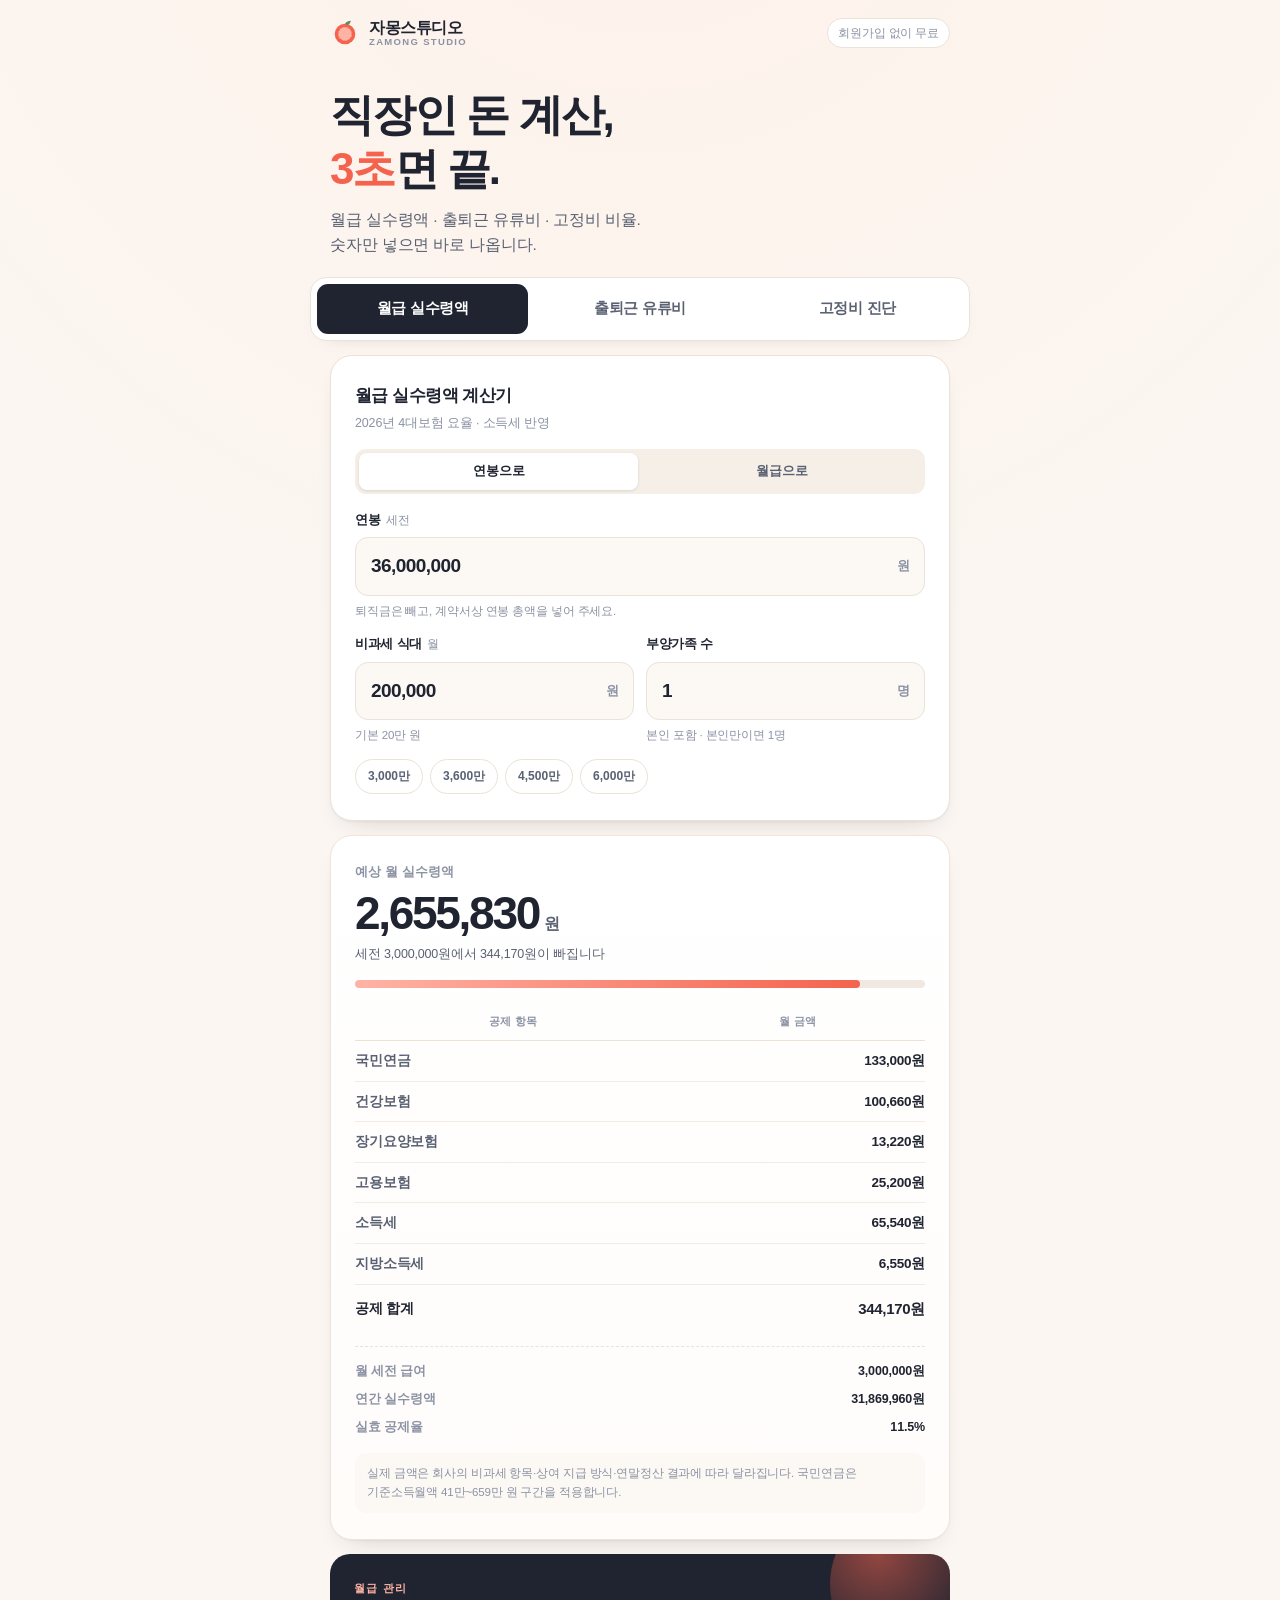
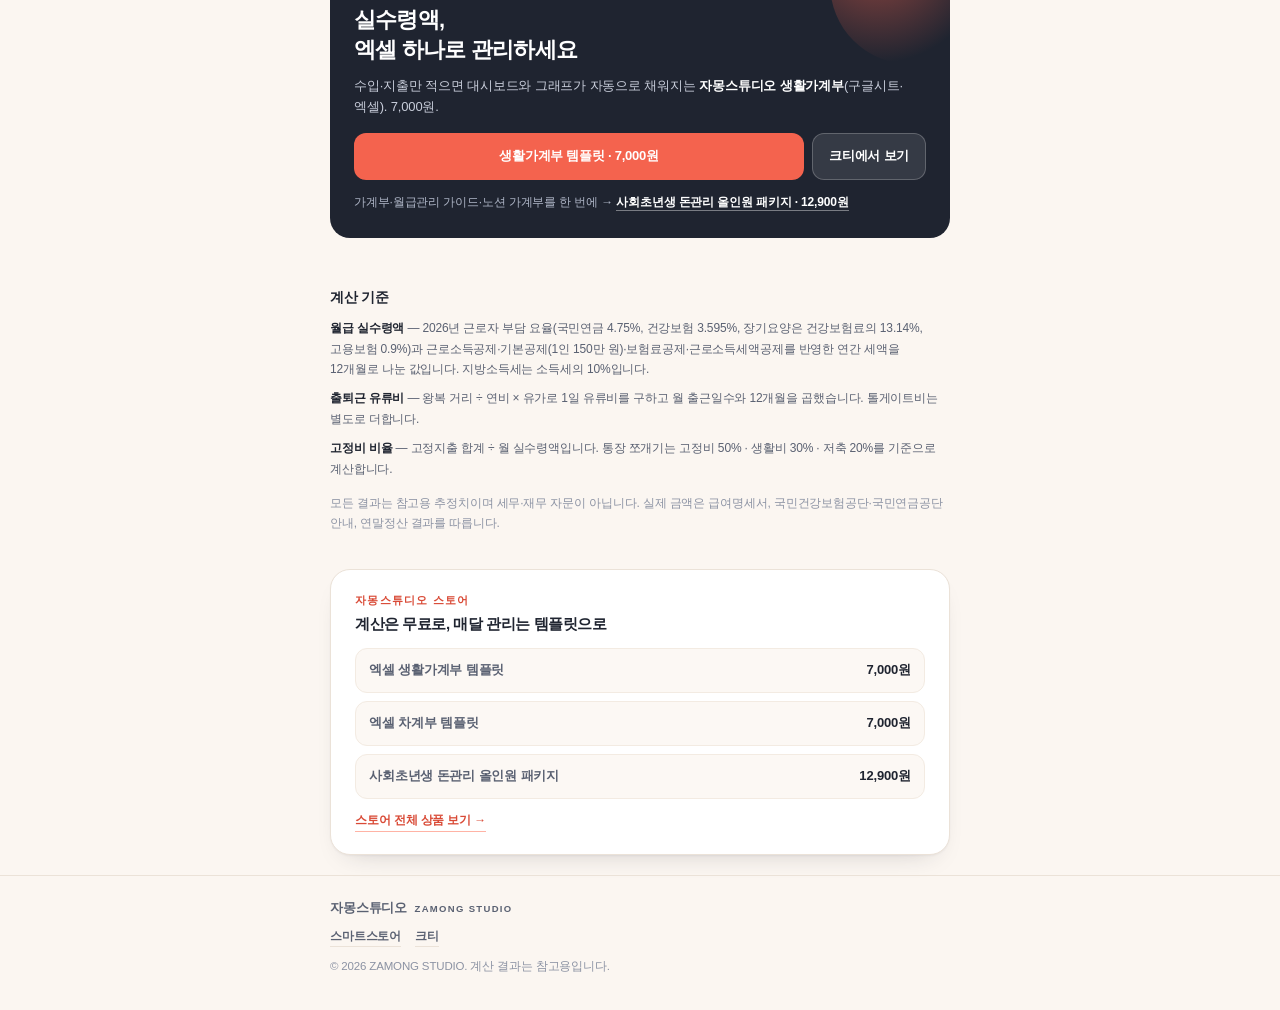
==== commit 309cd4c8: "추천 버튼 라벨 축약과 모바일 버튼 세로 배치 보정" ====
--- a/index.html
+++ b/index.html
@@ -245,7 +245,7 @@
       <h3>실수령액,<br>엑셀 하나로 관리하세요</h3>
       <p class="promo-body">수입·지출만 적으면 대시보드와 그래프가 자동으로 채워지는 <b>자몽스튜디오 생활가계부</b>(구글시트·엑셀). 7,000원.</p>
       <div class="promo-btns">
-        <a class="btn primary" href="https://smartstore.naver.com/autosheet/products/13894469921" target="_blank" rel="noopener noreferrer">생활가계부 템플릿 보기 · 7,000원</a>
+        <a class="btn primary" href="https://smartstore.naver.com/autosheet/products/13894469921" target="_blank" rel="noopener noreferrer">생활가계부 템플릿 · 7,000원</a>
         <a class="btn ghost" href="https://ctee.kr/place/autosheetlab" target="_blank" rel="noopener noreferrer">크티에서 보기</a>
       </div>
       <p class="promo-alt">가계부·월급관리 가이드·노션 가계부를 한 번에 → <a href="https://smartstore.naver.com/autosheet/products/13899672985" target="_blank" rel="noopener noreferrer">사회초년생 돈관리 올인원 패키지 · 12,900원</a></p>
@@ -338,7 +338,7 @@
       <h3>기름값·정비·보험까지<br>한 장에 정리</h3>
       <p class="promo-body">주유·세차·정비·보험을 적으면 월 지출과 연비가 자동 집계되는 <b>자몽스튜디오 차계부</b>(구글시트·엑셀). 7,000원.</p>
       <div class="promo-btns">
-        <a class="btn primary" href="https://smartstore.naver.com/autosheet/products/13894432295" target="_blank" rel="noopener noreferrer">차계부 템플릿 보기 · 7,000원</a>
+        <a class="btn primary" href="https://smartstore.naver.com/autosheet/products/13894432295" target="_blank" rel="noopener noreferrer">차계부 템플릿 · 7,000원</a>
         <a class="btn ghost" href="https://ctee.kr/place/autosheetlab" target="_blank" rel="noopener noreferrer">크티에서 보기</a>
       </div>
     </aside>
@@ -428,9 +428,9 @@
     <aside class="promo">
       <p class="promo-kicker">고정비 관리</p>
       <h3>새는 돈부터 막고<br>남는 돈을 굴리기</h3>
-      <p class="promo-body">고정지출·카드값을 항목별로 나눠 자동 집계하는 <b>자몽스튜디오 생활가계부</b>(구글시트·엑셀). 통장 쪼개기 비율과 나란히 두고 보기 좋습니다. 7,000원.</p>
+      <p class="promo-body">고정지출·카드값을 항목별로 자동 집계하는 <b>자몽스튜디오 생활가계부</b>(구글시트·엑셀)로 매달 빠지는 돈을 한눈에. 7,000원.</p>
       <div class="promo-btns">
-        <a class="btn primary" href="https://smartstore.naver.com/autosheet/products/13894469921" target="_blank" rel="noopener noreferrer">가계부 템플릿 보기 · 7,000원</a>
+        <a class="btn primary" href="https://smartstore.naver.com/autosheet/products/13894469921" target="_blank" rel="noopener noreferrer">가계부 템플릿 · 7,000원</a>
         <a class="btn ghost" href="https://ctee.kr/place/autosheetlab" target="_blank" rel="noopener noreferrer">크티에서 보기</a>
       </div>
     </aside>
--- a/assets/style.css
+++ b/assets/style.css
@@ -222,6 +222,10 @@
   .promo h3{font-size:22px}
   .store-in{padding:22px 24px}
 }
+@media (max-width:420px){
+  .promo-btns{flex-direction:column}
+  .promo-btns .btn{width:100%;flex:1 1 auto}
+}
 @media (max-width:359px){
   .stat3 b{font-size:12.5px}
   .stat3 span{font-size:10.5px}
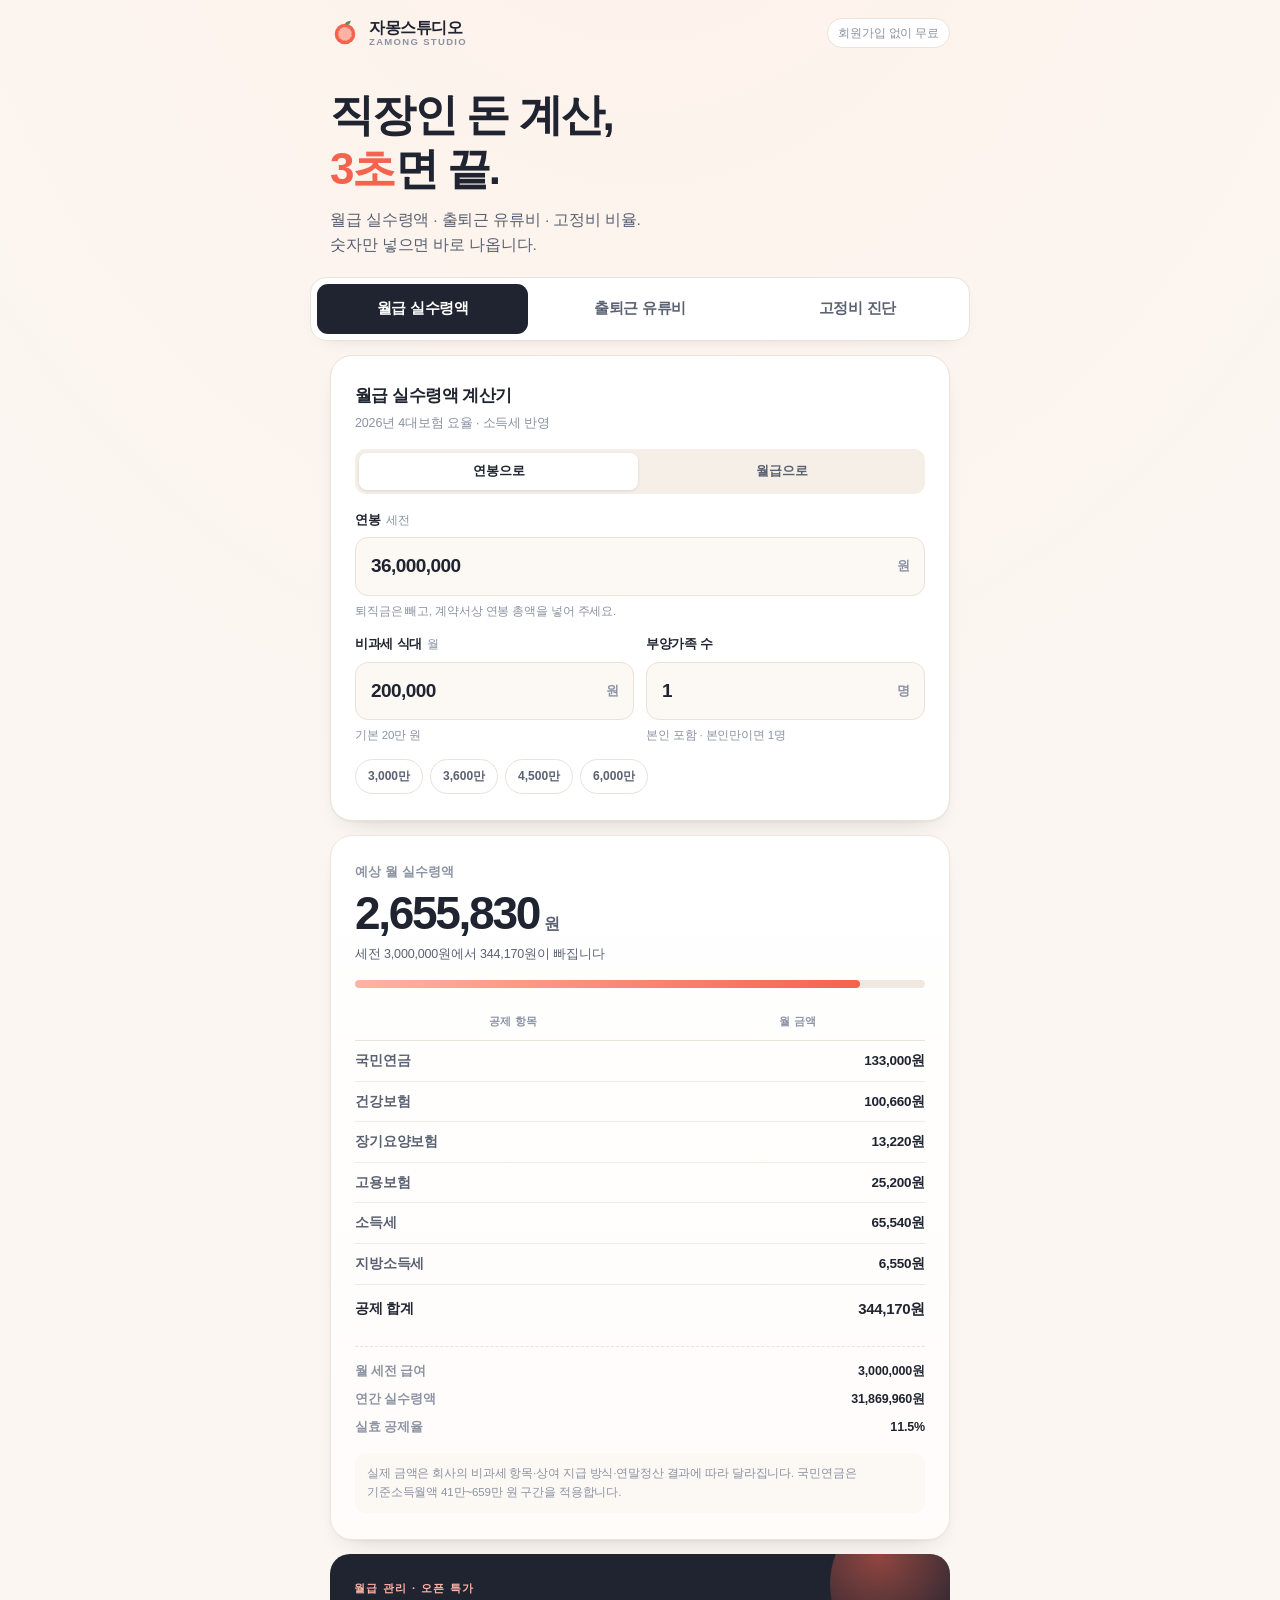
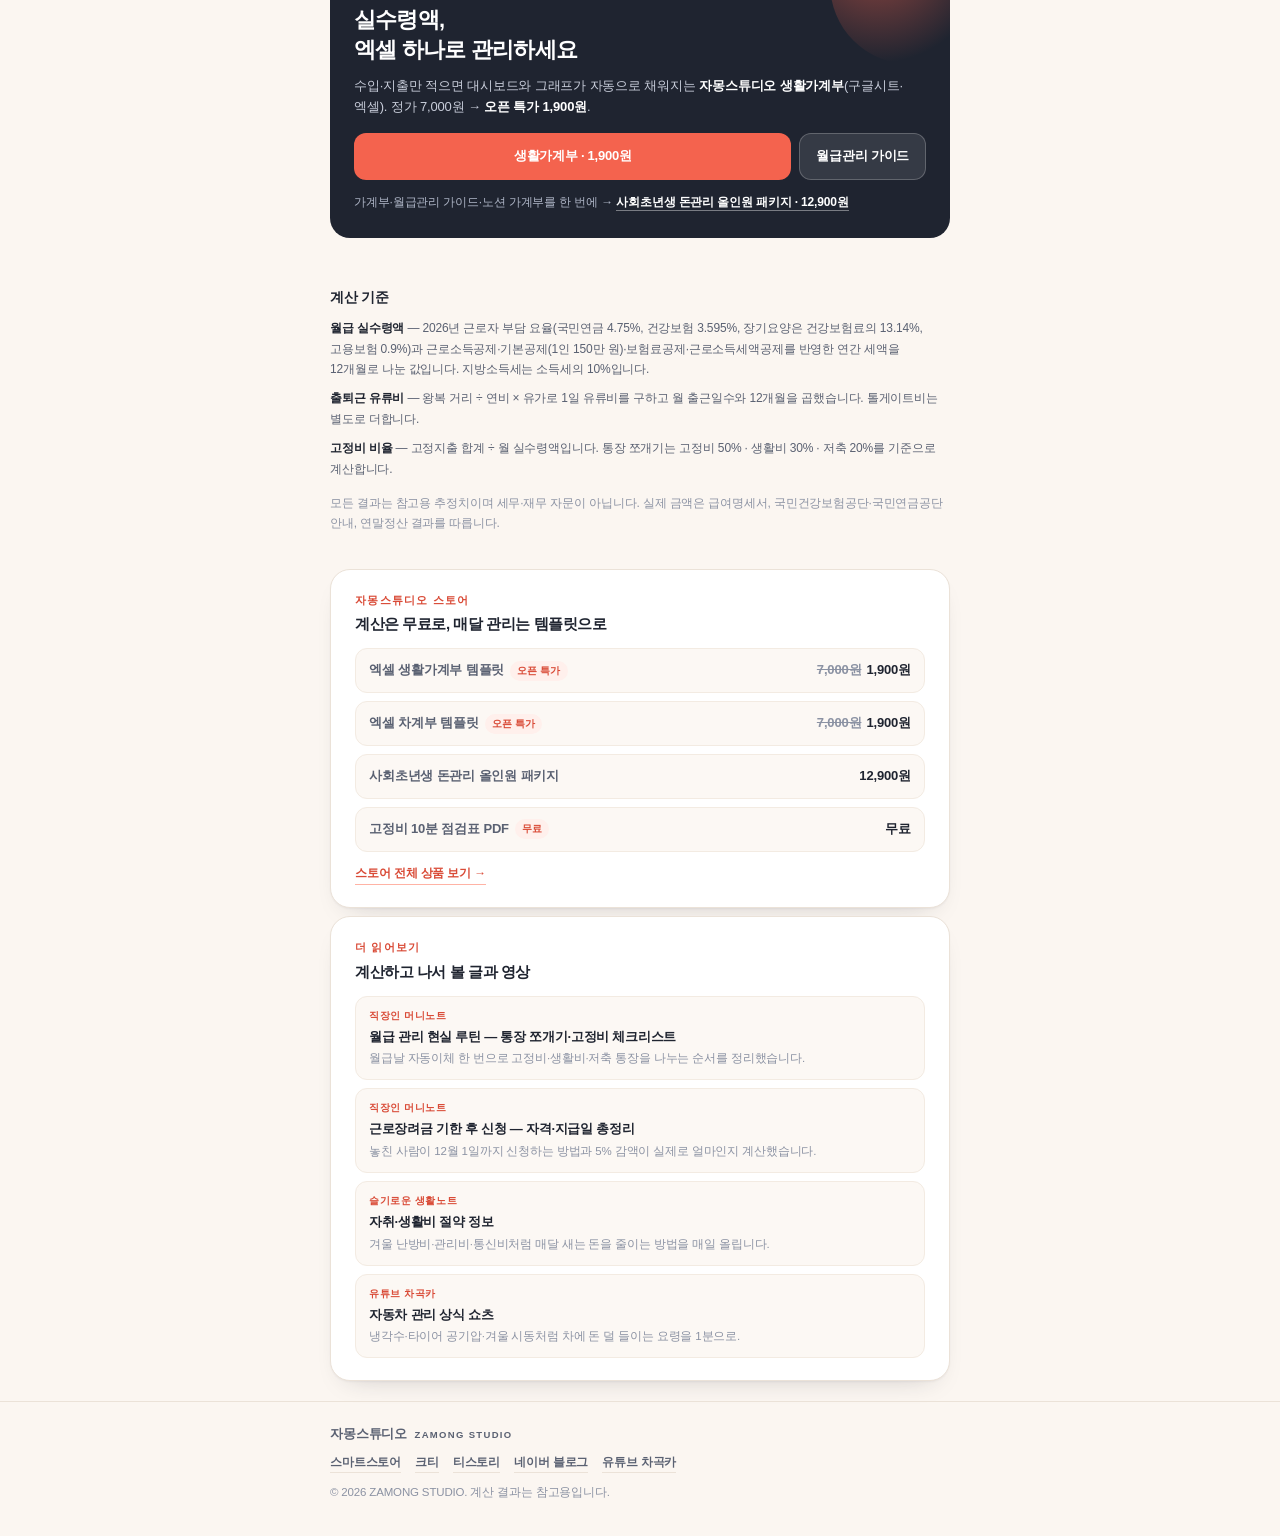
==== commit 869298e1: "1,900원 오픈 특가 문구 반영 · 차곡카/티스토리/네이버블로그/크티 연결고리 보강" ====
--- a/index.html
+++ b/index.html
@@ -241,12 +241,12 @@
     </div>
 
     <aside class="promo">
-      <p class="promo-kicker">월급 관리</p>
+      <p class="promo-kicker">월급 관리 · 오픈 특가</p>
       <h3>실수령액,<br>엑셀 하나로 관리하세요</h3>
-      <p class="promo-body">수입·지출만 적으면 대시보드와 그래프가 자동으로 채워지는 <b>자몽스튜디오 생활가계부</b>(구글시트·엑셀). 7,000원.</p>
+      <p class="promo-body">수입·지출만 적으면 대시보드와 그래프가 자동으로 채워지는 <b>자몽스튜디오 생활가계부</b>(구글시트·엑셀). 정가 7,000원 → <b>오픈 특가 1,900원</b>.</p>
       <div class="promo-btns">
-        <a class="btn primary" href="https://smartstore.naver.com/autosheet/products/13894469921" target="_blank" rel="noopener noreferrer">생활가계부 템플릿 · 7,000원</a>
-        <a class="btn ghost" href="https://ctee.kr/place/autosheetlab" target="_blank" rel="noopener noreferrer">크티에서 보기</a>
+        <a class="btn primary" href="https://smartstore.naver.com/autosheet/products/13894469921" target="_blank" rel="noopener noreferrer">생활가계부 · 1,900원</a>
+        <a class="btn ghost" href="https://work-money-note.tistory.com" target="_blank" rel="noopener noreferrer">월급관리 가이드</a>
       </div>
       <p class="promo-alt">가계부·월급관리 가이드·노션 가계부를 한 번에 → <a href="https://smartstore.naver.com/autosheet/products/13899672985" target="_blank" rel="noopener noreferrer">사회초년생 돈관리 올인원 패키지 · 12,900원</a></p>
     </aside>
@@ -334,13 +334,14 @@
     </div>
 
     <aside class="promo">
-      <p class="promo-kicker">차량 관리</p>
+      <p class="promo-kicker">차량 관리 · 오픈 특가</p>
       <h3>기름값·정비·보험까지<br>한 장에 정리</h3>
-      <p class="promo-body">주유·세차·정비·보험을 적으면 월 지출과 연비가 자동 집계되는 <b>자몽스튜디오 차계부</b>(구글시트·엑셀). 7,000원.</p>
+      <p class="promo-body">주유·세차·정비·보험을 적으면 월 지출과 연비가 자동 집계되는 <b>자몽스튜디오 차계부</b>(구글시트·엑셀). 정가 7,000원 → <b>오픈 특가 1,900원</b>.</p>
       <div class="promo-btns">
-        <a class="btn primary" href="https://smartstore.naver.com/autosheet/products/13894432295" target="_blank" rel="noopener noreferrer">차계부 템플릿 · 7,000원</a>
-        <a class="btn ghost" href="https://ctee.kr/place/autosheetlab" target="_blank" rel="noopener noreferrer">크티에서 보기</a>
-      </div>
+        <a class="btn primary" href="https://smartstore.naver.com/autosheet/products/13894432295" target="_blank" rel="noopener noreferrer">차계부 · 1,900원</a>
+        <a class="btn ghost" href="https://www.youtube.com/@chagokcar" target="_blank" rel="noopener noreferrer">차곡카 유튜브</a>
+      </div>
+      <p class="promo-alt">기름값 줄이는 자동차 상식은 <a href="https://www.youtube.com/@chagokcar" target="_blank" rel="noopener noreferrer">차곡카 쇼츠</a>에서 매일 올라옵니다 · <a href="https://smartstore.naver.com/autosheet" target="_blank" rel="noopener noreferrer">차량 관리 상품 더 보기</a></p>
     </aside>
 
     <div class="ad-slot" data-ad="fuel"><!-- 애드센스 광고 영역 (승인 후 코드 삽입) --></div>
@@ -426,13 +427,14 @@
     </div>
 
     <aside class="promo">
-      <p class="promo-kicker">고정비 관리</p>
+      <p class="promo-kicker">고정비 관리 · 오픈 특가</p>
       <h3>새는 돈부터 막고<br>남는 돈을 굴리기</h3>
-      <p class="promo-body">고정지출·카드값을 항목별로 자동 집계하는 <b>자몽스튜디오 생활가계부</b>(구글시트·엑셀)로 매달 빠지는 돈을 한눈에. 7,000원.</p>
+      <p class="promo-body">고정지출·카드값을 항목별로 자동 집계하는 <b>자몽스튜디오 생활가계부</b>(구글시트·엑셀)로 매달 빠지는 돈을 한눈에. 정가 7,000원 → <b>오픈 특가 1,900원</b>.</p>
       <div class="promo-btns">
-        <a class="btn primary" href="https://smartstore.naver.com/autosheet/products/13894469921" target="_blank" rel="noopener noreferrer">가계부 템플릿 · 7,000원</a>
-        <a class="btn ghost" href="https://ctee.kr/place/autosheetlab" target="_blank" rel="noopener noreferrer">크티에서 보기</a>
-      </div>
+        <a class="btn primary" href="https://smartstore.naver.com/autosheet/products/13894469921" target="_blank" rel="noopener noreferrer">가계부 · 1,900원</a>
+        <a class="btn ghost" href="https://blog.naver.com/army51102" target="_blank" rel="noopener noreferrer">생활비 절약 글</a>
+      </div>
+      <p class="promo-alt">고정비 10분 점검표 PDF는 <a href="https://ctee.kr/item/store/116984" target="_blank" rel="noopener noreferrer">크티에서 무료로 받기</a></p>
     </aside>
 
     <div class="ad-slot" data-ad="fixed"><!-- 애드센스 광고 영역 (승인 후 코드 삽입) --></div>
@@ -451,11 +453,25 @@
       <p class="store-kicker">자몽스튜디오 스토어</p>
       <p class="store-title">계산은 무료로, 매달 관리는 템플릿으로</p>
       <ul class="store-list">
-        <li><a href="https://smartstore.naver.com/autosheet/products/13894469921" target="_blank" rel="noopener noreferrer"><span>엑셀 생활가계부 템플릿</span><b>7,000원</b></a></li>
-        <li><a href="https://smartstore.naver.com/autosheet/products/13894432295" target="_blank" rel="noopener noreferrer"><span>엑셀 차계부 템플릿</span><b>7,000원</b></a></li>
+        <li><a href="https://smartstore.naver.com/autosheet/products/13894469921" target="_blank" rel="noopener noreferrer"><span>엑셀 생활가계부 템플릿<em class="tag">오픈 특가</em></span><b><s>7,000원</s>1,900원</b></a></li>
+        <li><a href="https://smartstore.naver.com/autosheet/products/13894432295" target="_blank" rel="noopener noreferrer"><span>엑셀 차계부 템플릿<em class="tag">오픈 특가</em></span><b><s>7,000원</s>1,900원</b></a></li>
         <li><a href="https://smartstore.naver.com/autosheet/products/13899672985" target="_blank" rel="noopener noreferrer"><span>사회초년생 돈관리 올인원 패키지</span><b>12,900원</b></a></li>
+        <li><a href="https://ctee.kr/item/store/116984" target="_blank" rel="noopener noreferrer"><span>고정비 10분 점검표 PDF<em class="tag">무료</em></span><b>무료</b></a></li>
       </ul>
       <a class="store-all" href="https://smartstore.naver.com/autosheet" target="_blank" rel="noopener noreferrer">스토어 전체 상품 보기 →</a>
+    </div>
+  </section>
+
+  <section class="wrap guide">
+    <div class="guide-in">
+      <p class="guide-kicker">더 읽어보기</p>
+      <p class="guide-title">계산하고 나서 볼 글과 영상</p>
+      <ul class="guide-list">
+        <li><a href="https://work-money-note.tistory.com/entry/%EC%A7%81%EC%9E%A5%EC%9D%B8-%EC%9B%94%EA%B8%89-%EA%B4%80%EB%A6%AC-%ED%98%84%EC%8B%A4-%EB%A3%A8%ED%8B%B4-%ED%86%B5%EC%9E%A5-%EC%AA%BC%EA%B0%9C%EA%B8%B0-%EA%B3%A0%EC%A0%95%EB%B9%84-%EC%B2%B4%ED%81%AC%EB%A6%AC%EC%8A%A4%ED%8A%B8" target="_blank" rel="noopener noreferrer"><em class="guide-src">직장인 머니노트</em><b>월급 관리 현실 루틴 — 통장 쪼개기·고정비 체크리스트</b><span>월급날 자동이체 한 번으로 고정비·생활비·저축 통장을 나누는 순서를 정리했습니다.</span></a></li>
+        <li><a href="https://work-money-note.tistory.com/entry/2026-%EA%B7%BC%EB%A1%9C%EC%9E%A5%EB%A0%A4%EA%B8%88-%EA%B8%B0%ED%95%9C-%ED%9B%84-%EC%8B%A0%EC%B2%AD-%EB%B0%A9%EB%B2%95-%EC%9E%90%EA%B2%A9-%EC%A7%80%EA%B8%89%EC%9D%BC-%EC%B4%9D%EC%A0%95%EB%A6%AC" target="_blank" rel="noopener noreferrer"><em class="guide-src">직장인 머니노트</em><b>근로장려금 기한 후 신청 — 자격·지급일 총정리</b><span>놓친 사람이 12월 1일까지 신청하는 방법과 5% 감액이 실제로 얼마인지 계산했습니다.</span></a></li>
+        <li><a href="https://blog.naver.com/army51102" target="_blank" rel="noopener noreferrer"><em class="guide-src">슬기로운 생활노트</em><b>자취·생활비 절약 정보</b><span>겨울 난방비·관리비·통신비처럼 매달 새는 돈을 줄이는 방법을 매일 올립니다.</span></a></li>
+        <li><a href="https://www.youtube.com/@chagokcar" target="_blank" rel="noopener noreferrer"><em class="guide-src">유튜브 차곡카</em><b>자동차 관리 상식 쇼츠</b><span>냉각수·타이어 공기압·겨울 시동처럼 차에 돈 덜 들이는 요령을 1분으로.</span></a></li>
+      </ul>
     </div>
   </section>
 </main>
@@ -465,7 +481,10 @@
     <p class="foot-brand">자몽스튜디오 <span>ZAMONG STUDIO</span></p>
     <p class="foot-links">
       <a href="https://smartstore.naver.com/autosheet" target="_blank" rel="noopener noreferrer">스마트스토어</a>
-      <a href="https://ctee.kr/place/autosheetlab" target="_blank" rel="noopener noreferrer">크티</a>
+      <a href="https://ctee.kr/place/autosheetlab/store" target="_blank" rel="noopener noreferrer">크티</a>
+      <a href="https://work-money-note.tistory.com" target="_blank" rel="noopener noreferrer">티스토리</a>
+      <a href="https://blog.naver.com/army51102" target="_blank" rel="noopener noreferrer">네이버 블로그</a>
+      <a href="https://www.youtube.com/@chagokcar" target="_blank" rel="noopener noreferrer">유튜브 차곡카</a>
     </p>
     <p class="copy">© 2026 ZAMONG STUDIO. 계산 결과는 참고용입니다.</p>
   </div>
--- a/assets/style.css
+++ b/assets/style.css
@@ -186,7 +186,9 @@
 .store-kicker{margin:0 0 4px;font-size:10.5px;font-weight:800;letter-spacing:.12em;color:var(--coral-d)}
 .store-title{margin:0 0 12px;font-size:15px;font-weight:800;letter-spacing:-0.03em}
 .store-list{list-style:none;margin:0;padding:0;display:grid;gap:8px}
-.store-list a{display:flex;justify-content:space-between;align-items:center;gap:10px;text-decoration:none;font-size:13px;font-weight:700;color:var(--ink-2);border:1px solid var(--line-2);background:#FCF8F4;border-radius:12px;padding:11px 13px;transition:border-color .15s,color .15s}
+.store-list a{display:flex;flex-wrap:wrap;justify-content:space-between;align-items:center;gap:6px 10px;text-decoration:none;font-size:13px;font-weight:700;color:var(--ink-2);border:1px solid var(--line-2);background:#FCF8F4;border-radius:12px;padding:11px 13px;transition:border-color .15s,color .15s}
+.store-list s{color:var(--ink-3);font-weight:600;text-decoration:line-through;margin-right:5px}
+.tag{display:inline-block;margin-left:6px;padding:2px 7px;border-radius:999px;background:var(--coral-soft);color:var(--coral-d);font-size:10px;font-weight:800;font-style:normal;letter-spacing:.01em;vertical-align:middle}
 .store-list a:hover{border-color:var(--peach);color:var(--ink)}
 .store-list b{font-weight:800;color:var(--ink);white-space:nowrap;font-variant-numeric:tabular-nums}
 .store-all{display:inline-block;margin-top:12px;font-size:12px;font-weight:800;color:var(--coral-d);text-decoration:none;border-bottom:1px solid var(--peach);padding-bottom:1px}
@@ -206,9 +208,21 @@
 .site-foot{border-top:1px solid var(--line);margin-top:20px;padding:22px 0 34px;color:var(--ink-3);font-size:11.5px}
 .foot-brand{margin:0 0 8px;font-weight:800;color:var(--ink-2);font-size:13px}
 .foot-brand span{font-weight:600;font-size:9.5px;letter-spacing:.14em;margin-left:4px}
-.foot-links{display:flex;gap:14px;margin:0 0 10px}
+.foot-links{display:flex;flex-wrap:wrap;gap:8px 14px;margin:0 0 10px}
 .foot-links a{text-decoration:none;font-weight:700;color:var(--ink-2);border-bottom:1px solid var(--line);padding-bottom:1px}
 .copy{margin:0}
+
+/* related guides */
+.guide{padding-top:8px}
+.guide-in{background:var(--paper);border:1px solid var(--line);border-radius:var(--radius);padding:18px;box-shadow:var(--shadow)}
+.guide-kicker{margin:0 0 4px;font-size:10.5px;font-weight:800;letter-spacing:.12em;color:var(--coral-d)}
+.guide-title{margin:0 0 12px;font-size:15px;font-weight:800;letter-spacing:-0.03em}
+.guide-list{list-style:none;margin:0;padding:0;display:grid;gap:8px}
+.guide-list a{display:block;text-decoration:none;border:1px solid var(--line-2);background:#FCF8F4;border-radius:12px;padding:11px 13px;transition:border-color .15s}
+.guide-list a:hover{border-color:var(--peach)}
+.guide-src{display:block;font-size:10px;font-weight:800;letter-spacing:.06em;color:var(--coral-d);font-style:normal;margin-bottom:4px}
+.guide-list b{display:block;font-size:13px;font-weight:800;color:var(--ink);letter-spacing:-0.02em;line-height:1.45}
+.guide-list span{display:block;margin-top:4px;font-size:11.5px;color:var(--ink-3);line-height:1.55}
 
 /* pc */
 @media (min-width:640px){
@@ -221,6 +235,7 @@
   .promo{padding:26px 24px}
   .promo h3{font-size:22px}
   .store-in{padding:22px 24px}
+  .guide-in{padding:22px 24px}
 }
 @media (max-width:420px){
   .promo-btns{flex-direction:column}
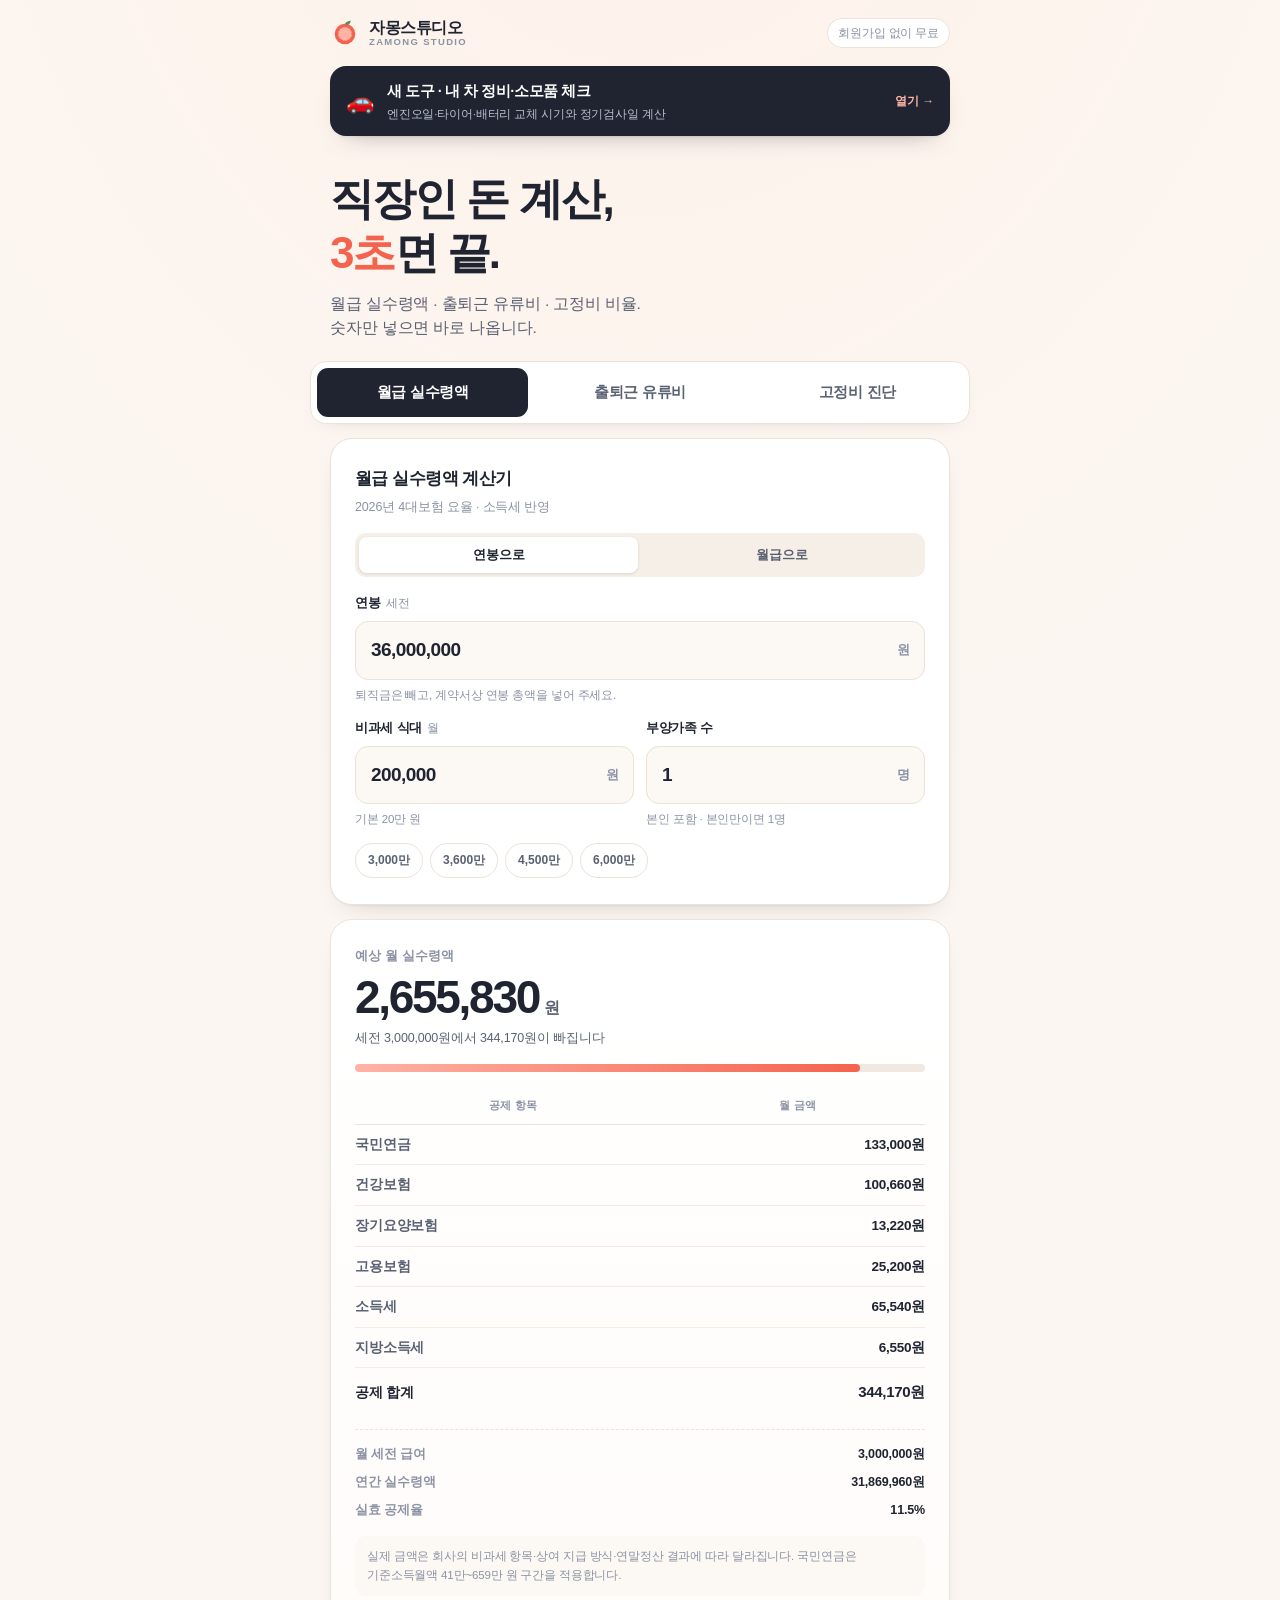
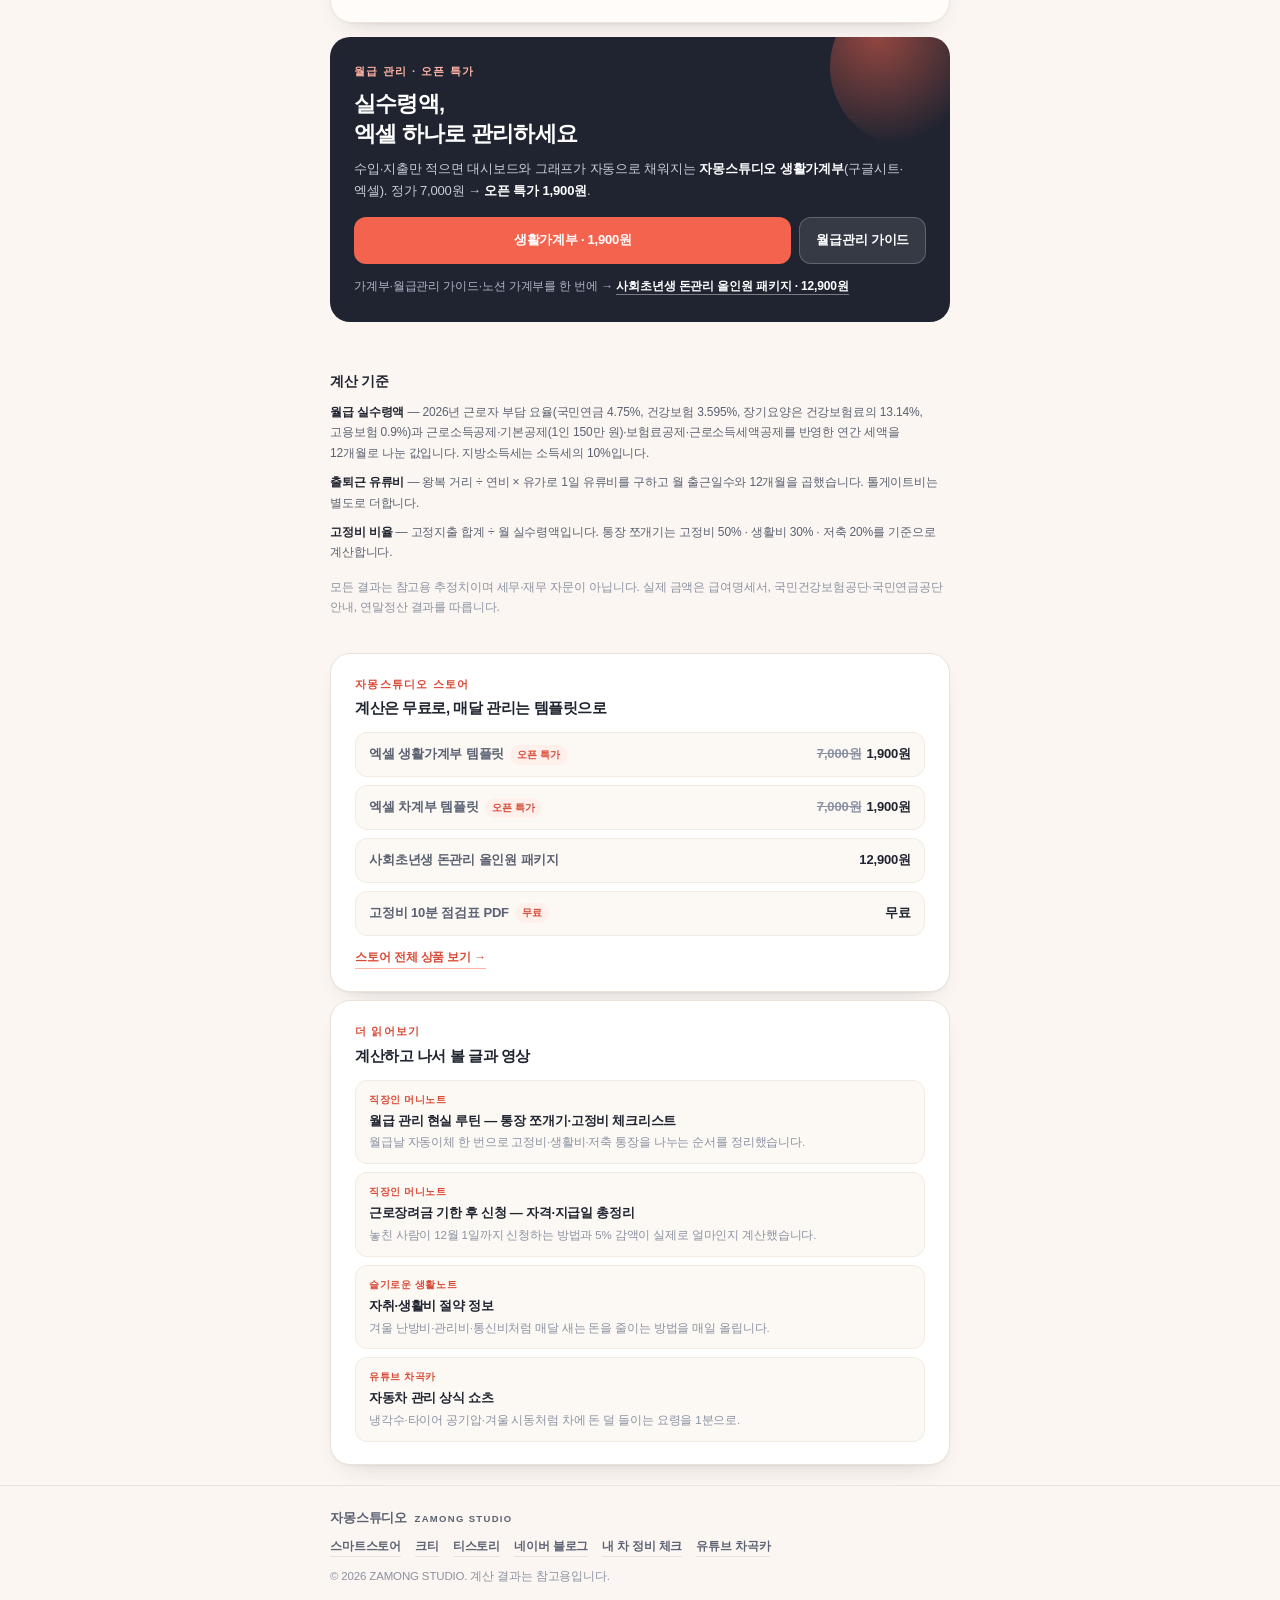
==== commit 75b98f39: "feat: 내 차 정비·소모품 체크 앱(/car/) 추가 - 3단계 입력(유종·연식·주행거리·월 주행) → 소모품 8종 신호등 진단 - 유종별 분기: 가솔린/디젤/하이브리드/전기차" ====
--- a/index.html
+++ b/index.html
@@ -43,7 +43,14 @@
       "inLanguage": "ko-KR",
       "publisher": {
         "@type": "Organization",
-        "name": "자몽스튜디오 ZAMONG STUDIO"
+        "name": "자몽스튜디오 ZAMONG STUDIO",
+        "sameAs": [
+          "https://smartstore.naver.com/autosheet",
+          "https://ctee.kr/place/autosheetlab/store",
+          "https://work-money-note.tistory.com",
+          "https://blog.naver.com/army51102",
+          "https://www.youtube.com/@chagokcar"
+        ]
       }
     },
     {
@@ -148,6 +155,13 @@
 </header>
 
 <main id="main">
+  <div class="wrap">
+    <a class="tool-banner" href="car/">
+      <span class="tool-banner-ico" aria-hidden="true">🚗</span>
+      <span class="tool-banner-txt"><b>새 도구 · 내 차 정비·소모품 체크</b><i>엔진오일·타이어·배터리 교체 시기와 정기검사일 계산</i></span>
+      <span class="tool-banner-go">열기 →</span>
+    </a>
+  </div>
   <section class="hero wrap">
     <h1>직장인 돈 계산,<br><em>3초</em>면 끝.</h1>
     <p class="lead">월급 실수령액 · 출퇴근 유류비 · 고정비 비율.<br>숫자만 넣으면 바로 나옵니다.</p>
@@ -341,7 +355,7 @@
         <a class="btn primary" href="https://smartstore.naver.com/autosheet/products/13894432295" target="_blank" rel="noopener noreferrer">차계부 · 1,900원</a>
         <a class="btn ghost" href="https://www.youtube.com/@chagokcar" target="_blank" rel="noopener noreferrer">차곡카 유튜브</a>
       </div>
-      <p class="promo-alt">기름값 줄이는 자동차 상식은 <a href="https://www.youtube.com/@chagokcar" target="_blank" rel="noopener noreferrer">차곡카 쇼츠</a>에서 매일 올라옵니다 · <a href="https://smartstore.naver.com/autosheet" target="_blank" rel="noopener noreferrer">차량 관리 상품 더 보기</a></p>
+      <p class="promo-alt">주유할 때마다 적으면 실제 연비가 자동으로 나옵니다 · <a href="https://smartstore.naver.com/autosheet" target="_blank" rel="noopener noreferrer">차량 관리 상품 더 보기</a></p>
     </aside>
 
     <div class="ad-slot" data-ad="fuel"><!-- 애드센스 광고 영역 (승인 후 코드 삽입) --></div>
@@ -484,6 +498,7 @@
       <a href="https://ctee.kr/place/autosheetlab/store" target="_blank" rel="noopener noreferrer">크티</a>
       <a href="https://work-money-note.tistory.com" target="_blank" rel="noopener noreferrer">티스토리</a>
       <a href="https://blog.naver.com/army51102" target="_blank" rel="noopener noreferrer">네이버 블로그</a>
+      <a href="car/">내 차 정비 체크</a>
       <a href="https://www.youtube.com/@chagokcar" target="_blank" rel="noopener noreferrer">유튜브 차곡카</a>
     </p>
     <p class="copy">© 2026 ZAMONG STUDIO. 계산 결과는 참고용입니다.</p>
--- a/assets/style.css
+++ b/assets/style.css
@@ -249,3 +249,16 @@
 @media (prefers-reduced-motion:reduce){
   *{animation:none !important;transition:none !important}
 }
+
+/* sub-app banner (내 차 정비·소모품 체크) */
+.tool-banner{display:flex;align-items:center;gap:12px;margin-top:14px;text-decoration:none;
+  background:var(--ink);color:#fff;border-radius:16px;padding:14px 16px;
+  box-shadow:0 1px 2px rgba(31,36,48,.06),0 12px 26px -18px rgba(31,36,48,.5)}
+.tool-banner-ico{font-size:23px;line-height:1;flex:0 0 auto}
+.tool-banner-txt{display:flex;flex-direction:column;gap:2px;flex:1 1 auto;min-width:0}
+.tool-banner-txt b{font-size:14.5px;font-weight:800;letter-spacing:-0.03em}
+.tool-banner-txt i{font-style:normal;font-size:11.5px;color:#B9C0CF;line-height:1.45}
+.tool-banner-go{flex:0 0 auto;font-size:12px;font-weight:800;color:var(--peach);white-space:nowrap}
+.tool-banner:hover .tool-banner-go{color:#fff}
+.tool-banner:active{transform:scale(.995)}
+@media (max-width:359px){.tool-banner{padding:12px 13px;gap:9px}.tool-banner-txt b{font-size:13.5px}}
